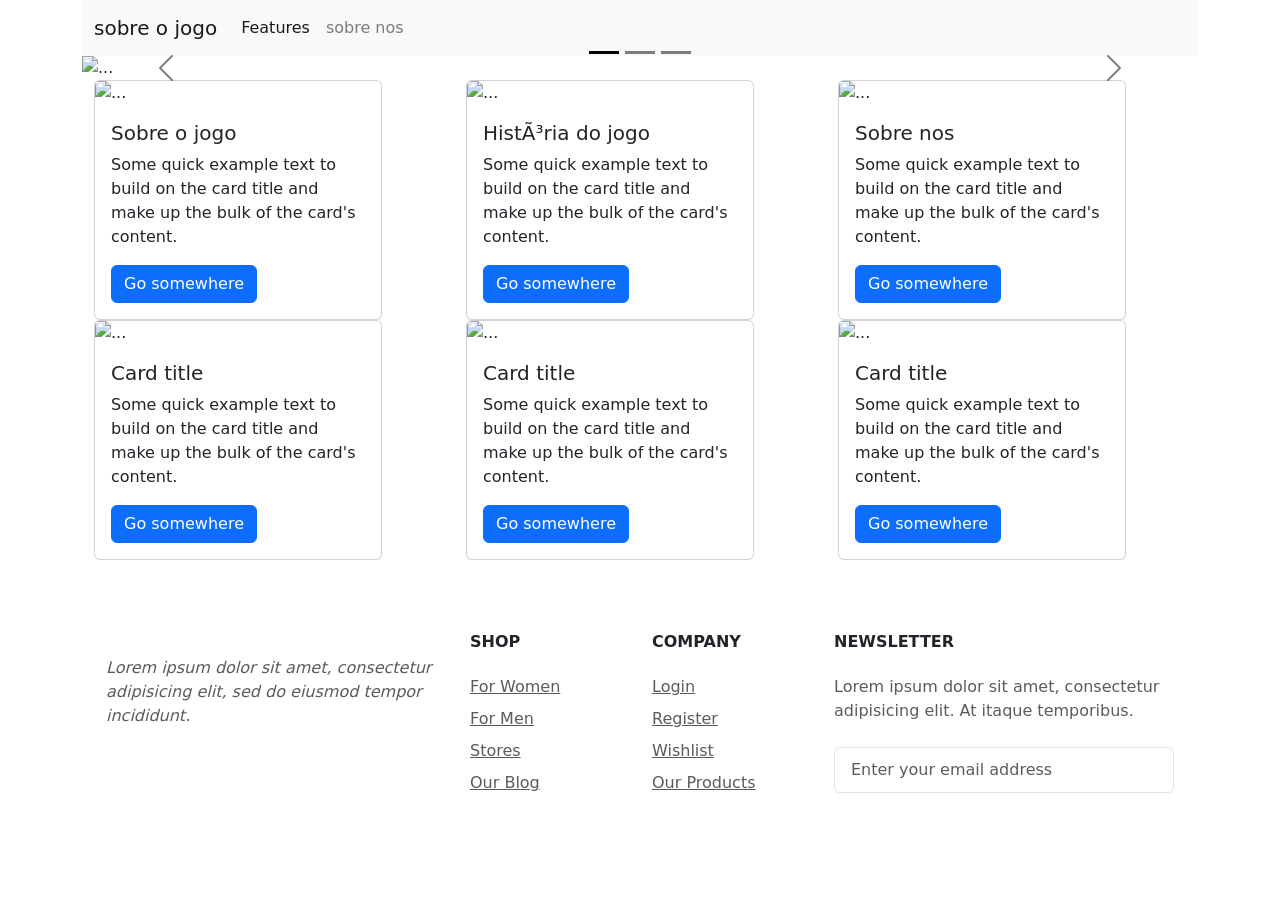
==== index.html @ a20dc159 "Primeiro commit" ====
<!DOCTYPE html>
<html lang="en">
<head>
    <meta charset="UTF-8">
    <meta http-equiv="X-UA-Compatible" content="IE=edge">
    <meta name="viewport" content="width=device-width, initial-scale=1.0">
    <link rel="stylesheet" href="https://cdnjs.cloudflare.com/ajax/libs/twitter-bootstrap/4.1.3/css/bootstrap.min.css">
    <link rel="stylesheet" href="https://cdnjs.cloudflare.com/ajax/libs/ionicons/2.0.1/css/ionicons.min.css">
    <link rel="stylesheet" href="assets/CSS/Style.css">
    <link href="https://cdn.jsdelivr.net/npm/bootstrap@5.1.3/dist/css/bootstrap.min.css" rel="stylesheet" integrity="sha384-1BmE4kWBq78iYhFldvKuhfTAU6auU8tT94WrHftjDbrCEXSU1oBoqyl2QvZ6jIW3" crossorigin="anonymous">
    <title>Document</title>

</head>
<body>

    <div class="container">
        <nav class="navbar navbar-expand-lg navbar-light bg-light">
            <div class="container">
              <a class="navbar-brand" href="#">sobre o jogo</a>
              <button class="navbar-toggler" type="button" data-bs-toggle="collapse" data-bs-target="#navbarNav" aria-controls="navbarNav" aria-expanded="false" aria-label="Toggle navigation">
                <span class="navbar-toggler-icon"></span>
              </button>
              <div class="collapse navbar-collapse" id="navbarNav">
                <ul class="navbar-nav">
                  <li class="nav-item">
                    <a class="nav-link active" aria-current="page" href="#">Features</a>
                  </li>
                  <li class="nav-item">
                    <a class="nav-link" href="#">sobre nos</a>
    
                </ul>
              </div>
            </div>
          </nav>

    </div>


    

    <div class="container">
        <div id="carouselExampleDark" class="carousel carousel-dark slide" data-bs-ride="carousel">
            <div class="carousel-indicators">
              <button type="button" data-bs-target="#carouselExampleDark" data-bs-slide-to="0" class="active" aria-current="true" aria-label="Slide 1"></button>
              <button type="button" data-bs-target="#carouselExampleDark" data-bs-slide-to="1" aria-label="Slide 2"></button>
              <button type="button" data-bs-target="#carouselExampleDark" data-bs-slide-to="2" aria-label="Slide 3"></button>
            </div>
            <div class="carousel-inner">
              <div class="carousel-item active" data-bs-interval="10000">
                <img src="https://images.ctfassets.net/wn7ipiv9ue5v/2rFVmnqp4nDgHmtO3qywHd/4f1139f898494ba7bf8e0b9f8ed1634f/2KGMKT_CIV6_D2C_Hero_Banner_3840x2160__3_.jpg" class="d-block w-100" alt="...">
                <div class="carousel-caption d-none d-md-block">
                  <h5>First slide label</h5>
                  <p>Some representative placeholder content for the first slide.</p>
                </div>
              </div>              <div class="carousel-item" data-bs-interval="2000">
                <img src="https://images.ctfassets.net/wn7ipiv9ue5v/2rFVmnqp4nDgHmtO3qywHd/4f1139f898494ba7bf8e0b9f8ed1634f/2KGMKT_CIV6_D2C_Hero_Banner_3840x2160__3_.jpg" class="d-block w-100" alt="...">
                <div class="carousel-caption d-none d-md-block">
                  <h5>Second slide label</h5>
                  <p>Some representative placeholder content for the second slide.</p>
                </div>
              </div>
              <div class="carousel-item">
                <img src="https://images.ctfassets.net/wn7ipiv9ue5v/2rFVmnqp4nDgHmtO3qywHd/4f1139f898494ba7bf8e0b9f8ed1634f/2KGMKT_CIV6_D2C_Hero_Banner_3840x2160__3_.jpg" class="d-block w-100" alt="...">
                <div class="carousel-caption d-none d-md-block">
                  <h5>Third slide label</h5>
                  <p>Some representative placeholder content for the third slide.</p>
                </div>
              </div>
            </div>
            <button class="carousel-control-prev" type="button" data-bs-target="#carouselExampleDark" data-bs-slide="prev">
              <span class="carousel-control-prev-icon" aria-hidden="true"></span>
              <span class="visually-hidden">Previous</span>
            </button>
            <button class="carousel-control-next" type="button" data-bs-target="#carouselExampleDark" data-bs-slide="next">
              <span class="carousel-control-next-icon" aria-hidden="true"></span>
              <span class="visually-hidden">Next</span>
            </button>
          </div>

          <div class="container">
            <div class="row">
              <div class="col">
                <div class="card" style="width: 18rem;">
                    <img src="https://tecnoblog.net/wp-content/uploads/2020/05/civilization-6-700x394.jpg" class="card-img-top" alt="...">
                    <div class="card-body">
                      <h5 class="card-title">Sobre o jogo</h5>
                      <p class="card-text">Some quick example text to build on the card title and make up the bulk of the card's content.</p>
                      <a href="#" class="btn btn-primary">Go somewhere</a>
                    </div>
                  </div>
              </div>
              <div class="col">
                <div class="card" style="width: 18rem;">
                    <img src="https://tecnoblog.net/wp-content/uploads/2020/05/civilization-6-700x394.jpg" class="card-img-top" alt="...">
                    <div class="card-body">
                      <h5 class="card-title">HistÃ³ria do jogo</h5>
                      <p class="card-text">Some quick example text to build on the card title and make up the bulk of the card's content.</p>
                      <a href="#" class="btn btn-primary">Go somewhere</a>
                    </div>
                  </div>
              </div>
              <div class="col">
                <div class="card" style="width: 18rem;">
                    <img src="https://tecnoblog.net/wp-content/uploads/2020/05/civilization-6-700x394.jpg" class="card-img-top" alt="...">
                    <div class="card-body">
                      <h5 class="card-title">Sobre nos</h5>
                      <p class="card-text">Some quick example text to build on the card title and make up the bulk of the card's content.</p>
                      <a href="#" class="btn btn-primary">Go somewhere</a>
                    </div>
                  </div>
              </div>
            </div>
          </div>

          <div class="container">
            <div class="row">
              <div class="col">
                <div class="card" style="width: 18rem;">
                    <img src="https://tecnoblog.net/wp-content/uploads/2020/05/civilization-6-700x394.jpg" class="card-img-top" alt="...">
                    <div class="card-body">
                      <h5 class="card-title">Card title</h5>
                      <p class="card-text">Some quick example text to build on the card title and make up the bulk of the card's content.</p>
                      <a href="#" class="btn btn-primary">Go somewhere</a>
                    </div>
                  </div>
              </div>
              <div class="col">
                <div class="card" style="width: 18rem;">
                    <img src="https://tecnoblog.net/wp-content/uploads/2020/05/civilization-6-700x394.jpg" class="card-img-top" alt="...">
                    <div class="card-body">
                      <h5 class="card-title">Card title</h5>
                      <p class="card-text">Some quick example text to build on the card title and make up the bulk of the card's content.</p>
                      <a href="#" class="btn btn-primary">Go somewhere</a>
                    </div>
                  </div>
              </div>
              <div class="col">
                <div class="card" style="width: 18rem;">
                    <img src="https://tecnoblog.net/wp-content/uploads/2020/05/civilization-6-700x394.jpg" class="card-img-top" alt="...">
                    <div class="card-body">
                      <h5 class="card-title">Card title</h5>
                      <p class="card-text">Some quick example text to build on the card title and make up the bulk of the card's content.</p>
                      <a href="#" class="btn btn-primary">Go somewhere</a>
                    </div>
                  </div>
              </div>
            </div>
          </div>

          <div class="container">
            <footer class="bg-white">
                <div class="container py-5">
                  <div class="row py-4">
                    <div class="col-lg-4 col-md-6 mb-4 mb-lg-0"><img src="img/logo.png" alt="" width="180" class="mb-3">
                      <p class="font-italic text-muted">Lorem ipsum dolor sit amet, consectetur adipisicing elit, sed do eiusmod tempor incididunt.</p>
                      <ul class="list-inline mt-4">
                        <li class="list-inline-item"><a href="#" target="_blank" title="twitter"><i class="fa fa-twitter"></i></a></li>
                        <li class="list-inline-item"><a href="#" target="_blank" title="facebook"><i class="fa fa-facebook"></i></a></li>
                        <li class="list-inline-item"><a href="#" target="_blank" title="instagram"><i class="fa fa-instagram"></i></a></li>
                        <li class="list-inline-item"><a href="#" target="_blank" title="pinterest"><i class="fa fa-pinterest"></i></a></li>
                        <li class="list-inline-item"><a href="#" target="_blank" title="vimeo"><i class="fa fa-vimeo"></i></a></li>
                      </ul>
                    </div>
                    <div class="col-lg-2 col-md-6 mb-4 mb-lg-0">
                      <h6 class="text-uppercase font-weight-bold mb-4">Shop</h6>
                      <ul class="list-unstyled mb-0">
                        <li class="mb-2"><a href="#" class="text-muted">For Women</a></li>
                        <li class="mb-2"><a href="#" class="text-muted">For Men</a></li>
                        <li class="mb-2"><a href="#" class="text-muted">Stores</a></li>
                        <li class="mb-2"><a href="#" class="text-muted">Our Blog</a></li>
                      </ul>
                    </div>
                    <div class="col-lg-2 col-md-6 mb-4 mb-lg-0">
                      <h6 class="text-uppercase font-weight-bold mb-4">Company</h6>
                      <ul class="list-unstyled mb-0">
                        <li class="mb-2"><a href="#" class="text-muted">Login</a></li>
                        <li class="mb-2"><a href="#" class="text-muted">Register</a></li>
                        <li class="mb-2"><a href="#" class="text-muted">Wishlist</a></li>
                        <li class="mb-2"><a href="#" class="text-muted">Our Products</a></li>
                      </ul>
                    </div>
                    <div class="col-lg-4 col-md-6 mb-lg-0">
                      <h6 class="text-uppercase font-weight-bold mb-4">Newsletter</h6>
                      <p class="text-muted mb-4">Lorem ipsum dolor sit amet, consectetur adipisicing elit. At itaque temporibus.</p>
                      <div class="p-1 rounded border">
                        <div class="input-group">
                          <input type="email" placeholder="Enter your email address" aria-describedby="button-addon1" class="form-control border-0 shadow-0">
                          <div class="input-group-append">
                            <button id="button-addon1" type="submit" class="btn btn-link"><i class="fa fa-paper-plane"></i></button>
                          </div>
                        </div>
                      </div>
                    </div>
                  </div>
                </div>
          </div>
          
            


   <script src="https://cdn.jsdelivr.net/npm/bootstrap@5.1.3/dist/js/bootstrap.bundle.min.js" integrity="sha384-ka7Sk0Gln4gmtz2MlQnikT1wXgYsOg+OMhuP+IlRH9sENBO0LRn5q+8nbTov4+1p" crossorigin="anonymous"></script>
</body>
</html>
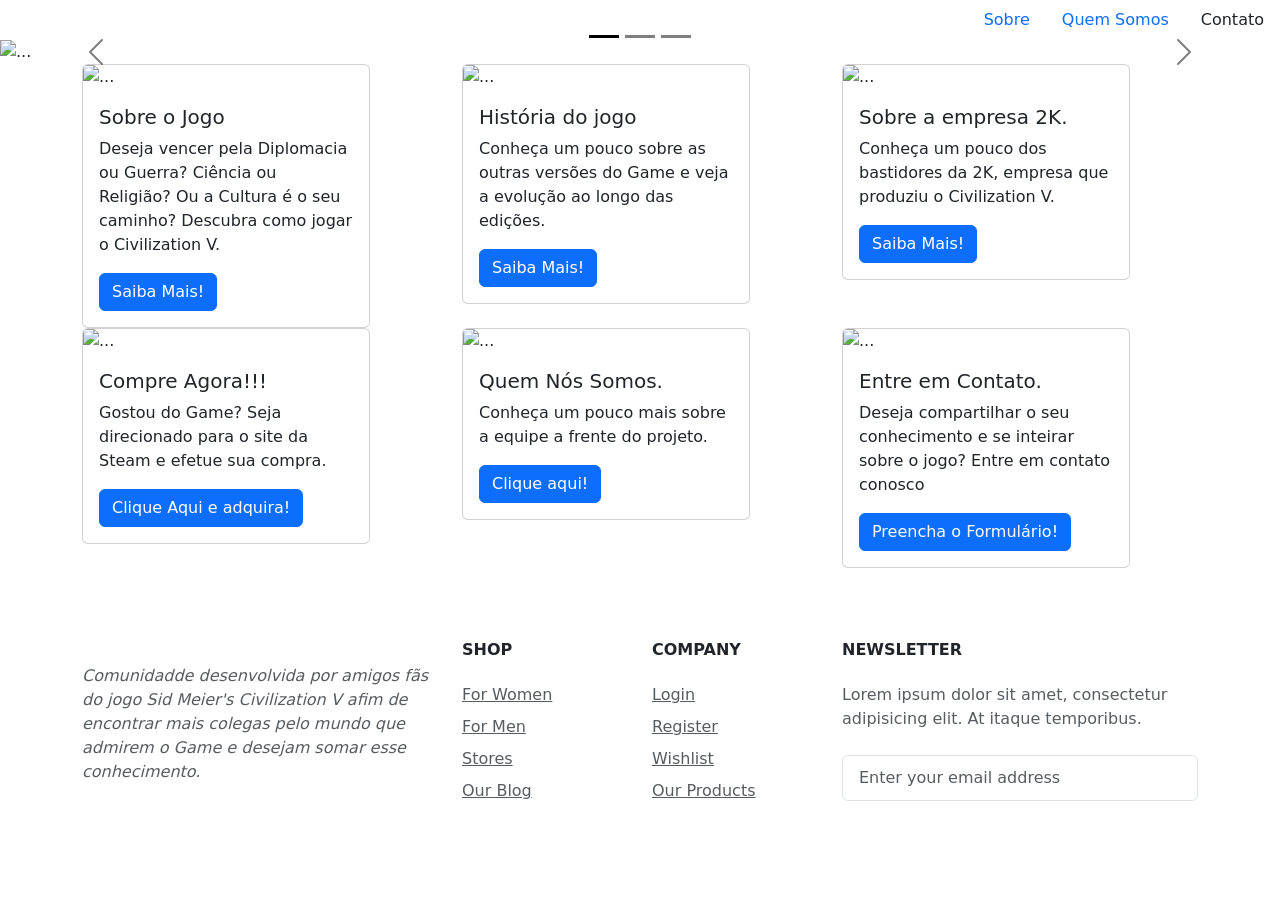
==== commit 187e378b: "adicicao da pagina sobre" ====
--- a/index.html
+++ b/index.html
@@ -4,36 +4,34 @@
     <meta charset="UTF-8">
     <meta http-equiv="X-UA-Compatible" content="IE=edge">
     <meta name="viewport" content="width=device-width, initial-scale=1.0">
+    <link rel="stylesheet" href="style.css">
+    <title>Sid Meier's Civilization V: Fans's Page</title>
     <link rel="stylesheet" href="https://cdnjs.cloudflare.com/ajax/libs/twitter-bootstrap/4.1.3/css/bootstrap.min.css">
     <link rel="stylesheet" href="https://cdnjs.cloudflare.com/ajax/libs/ionicons/2.0.1/css/ionicons.min.css">
-    <link rel="stylesheet" href="assets/CSS/Style.css">
+    <link rel="stylesheet" href="assets/css/style.css">
     <link href="https://cdn.jsdelivr.net/npm/bootstrap@5.1.3/dist/css/bootstrap.min.css" rel="stylesheet" integrity="sha384-1BmE4kWBq78iYhFldvKuhfTAU6auU8tT94WrHftjDbrCEXSU1oBoqyl2QvZ6jIW3" crossorigin="anonymous">
-    <title>Document</title>
 
 </head>
 <body>
 
-    <div class="container">
-        <nav class="navbar navbar-expand-lg navbar-light bg-light">
-            <div class="container">
-              <a class="navbar-brand" href="#">sobre o jogo</a>
-              <button class="navbar-toggler" type="button" data-bs-toggle="collapse" data-bs-target="#navbarNav" aria-controls="navbarNav" aria-expanded="false" aria-label="Toggle navigation">
-                <span class="navbar-toggler-icon"></span>
-              </button>
-              <div class="collapse navbar-collapse" id="navbarNav">
-                <ul class="navbar-nav">
-                  <li class="nav-item">
-                    <a class="nav-link active" aria-current="page" href="#">Features</a>
-                  </li>
-                  <li class="nav-item">
-                    <a class="nav-link" href="#">sobre nos</a>
-    
-                </ul>
-              </div>
-            </div>
-          </nav>
+  <ul class="nav justify-content-end">
+    <li class="nav-item">
+      <a class="nav-link active" aria-current="page" href="#"></a>
+    </li>
+    <li class="nav-item">
+      <a class="nav-link" href="#">Sobre</a>
+    </li>
+    <li class="nav-item">
+      <a class="nav-link" href="#">Quem Somos</a>
+    </li>
+    <li class="nav-item">
+      <a class="nav-link disabled">Contato</a>
+    </li>
+  </ul>
 
     </div>
+
+    <div class="row" </div>
 
 
     
@@ -49,13 +47,13 @@
               <div class="carousel-item active" data-bs-interval="10000">
                 <img src="https://images.ctfassets.net/wn7ipiv9ue5v/2rFVmnqp4nDgHmtO3qywHd/4f1139f898494ba7bf8e0b9f8ed1634f/2KGMKT_CIV6_D2C_Hero_Banner_3840x2160__3_.jpg" class="d-block w-100" alt="...">
                 <div class="carousel-caption d-none d-md-block">
-                  <h5>First slide label</h5>
+                  <h5>Bem Vindo ao Civilization V</h5>
                   <p>Some representative placeholder content for the first slide.</p>
                 </div>
               </div>              <div class="carousel-item" data-bs-interval="2000">
                 <img src="https://images.ctfassets.net/wn7ipiv9ue5v/2rFVmnqp4nDgHmtO3qywHd/4f1139f898494ba7bf8e0b9f8ed1634f/2KGMKT_CIV6_D2C_Hero_Banner_3840x2160__3_.jpg" class="d-block w-100" alt="...">
                 <div class="carousel-caption d-none d-md-block">
-                  <h5>Second slide label</h5>
+                  <h5>Brave a New World: Desbrave o Novo Mundo</h5>
                   <p>Some representative placeholder content for the second slide.</p>
                 </div>
               </div>
@@ -77,40 +75,44 @@
             </button>
           </div>
 
+
+
           <div class="container">
             <div class="row">
               <div class="col">
                 <div class="card" style="width: 18rem;">
                     <img src="https://tecnoblog.net/wp-content/uploads/2020/05/civilization-6-700x394.jpg" class="card-img-top" alt="...">
                     <div class="card-body">
-                      <h5 class="card-title">Sobre o jogo</h5>
-                      <p class="card-text">Some quick example text to build on the card title and make up the bulk of the card's content.</p>
-                      <a href="#" class="btn btn-primary">Go somewhere</a>
-                    </div>
-                  </div>
-              </div>
-              <div class="col">
-                <div class="card" style="width: 18rem;">
-                    <img src="https://tecnoblog.net/wp-content/uploads/2020/05/civilization-6-700x394.jpg" class="card-img-top" alt="...">
-                    <div class="card-body">
-                      <h5 class="card-title">HistÃ³ria do jogo</h5>
-                      <p class="card-text">Some quick example text to build on the card title and make up the bulk of the card's content.</p>
-                      <a href="#" class="btn btn-primary">Go somewhere</a>
-                    </div>
-                  </div>
-              </div>
-              <div class="col">
-                <div class="card" style="width: 18rem;">
-                    <img src="https://tecnoblog.net/wp-content/uploads/2020/05/civilization-6-700x394.jpg" class="card-img-top" alt="...">
-                    <div class="card-body">
-                      <h5 class="card-title">Sobre nos</h5>
-                      <p class="card-text">Some quick example text to build on the card title and make up the bulk of the card's content.</p>
-                      <a href="#" class="btn btn-primary">Go somewhere</a>
-                    </div>
-                  </div>
-              </div>
-            </div>
-          </div>
+                      <h5 class="card-title">Sobre o Jogo</h5>
+                      <p class="card-text">Deseja vencer pela Diplomacia ou Guerra? Ciência ou Religião? Ou a Cultura é o seu caminho? Descubra como jogar o Civilization V.</p>
+                      <a href="#" class="btn btn-primary">Saiba Mais!</a>
+                    </div>
+                  </div>
+              </div>
+              <div class="col">
+                <div class="card" style="width: 18rem;">
+                    <img src="https://tecnoblog.net/wp-content/uploads/2020/05/civilization-6-700x394.jpg" class="card-img-top" alt="...">
+                    <div class="card-body">
+                      <h5 class="card-title">História do jogo</h5>
+                      <p class="card-text">Conheça um pouco sobre as outras versões do Game e veja a evolução ao longo das edições.</p>
+                      <a href="#" class="btn btn-primary">Saiba Mais!</a>
+                    </div>
+                  </div>
+              </div>
+              <div class="col">
+                <div class="card" style="width: 18rem;">
+                    <img src="https://tecnoblog.net/wp-content/uploads/2020/05/civilization-6-700x394.jpg" class="card-img-top" alt="...">
+                    <div class="card-body">
+                      <h5 class="card-title">Sobre a empresa 2K.</h5>
+                      <p class="card-text">Conheça um pouco dos bastidores da 2K, empresa que produziu o Civilization V.</p>
+                      <a href="#" class="btn btn-primary">Saiba Mais!</a>
+                    </div>
+                  </div>
+              </div>
+            </div>
+          </div>
+
+
 
           <div class="container">
             <div class="row">
@@ -118,41 +120,43 @@
                 <div class="card" style="width: 18rem;">
                     <img src="https://tecnoblog.net/wp-content/uploads/2020/05/civilization-6-700x394.jpg" class="card-img-top" alt="...">
                     <div class="card-body">
-                      <h5 class="card-title">Card title</h5>
-                      <p class="card-text">Some quick example text to build on the card title and make up the bulk of the card's content.</p>
-                      <a href="#" class="btn btn-primary">Go somewhere</a>
-                    </div>
-                  </div>
-              </div>
-              <div class="col">
-                <div class="card" style="width: 18rem;">
-                    <img src="https://tecnoblog.net/wp-content/uploads/2020/05/civilization-6-700x394.jpg" class="card-img-top" alt="...">
-                    <div class="card-body">
-                      <h5 class="card-title">Card title</h5>
-                      <p class="card-text">Some quick example text to build on the card title and make up the bulk of the card's content.</p>
-                      <a href="#" class="btn btn-primary">Go somewhere</a>
-                    </div>
-                  </div>
-              </div>
-              <div class="col">
-                <div class="card" style="width: 18rem;">
-                    <img src="https://tecnoblog.net/wp-content/uploads/2020/05/civilization-6-700x394.jpg" class="card-img-top" alt="...">
-                    <div class="card-body">
-                      <h5 class="card-title">Card title</h5>
-                      <p class="card-text">Some quick example text to build on the card title and make up the bulk of the card's content.</p>
-                      <a href="#" class="btn btn-primary">Go somewhere</a>
-                    </div>
-                  </div>
-              </div>
-            </div>
-          </div>
+                      <h5 class="card-title">Compre Agora!!!</h5>
+                      <p class="card-text">Gostou do Game? Seja direcionado para o site da Steam e efetue sua compra.</p>
+                      <a href="#" class="btn btn-primary">Clique Aqui e adquira!</a>
+                    </div>
+                  </div>
+              </div>
+              <div class="col">
+                <div class="card" style="width: 18rem;">
+                    <img src="https://tecnoblog.net/wp-content/uploads/2020/05/civilization-6-700x394.jpg" class="card-img-top" alt="...">
+                    <div class="card-body">
+                      <h5 class="card-title">Quem Nós Somos.</h5>
+                      <p class="card-text">Conheça um pouco mais sobre a equipe a frente do projeto.</p>
+                      <a href="#" class="btn btn-primary">Clique aqui!</a>
+                    </div>
+                  </div>
+              </div>
+              <div class="col">
+                <div class="card" style="width: 18rem;">
+                    <img src="https://tecnoblog.net/wp-content/uploads/2020/05/civilization-6-700x394.jpg" class="card-img-top" alt="...">
+                    <div class="card-body">
+                      <h5 class="card-title">Entre em Contato.</h5>
+                      <p class="card-text">Deseja compartilhar o seu conhecimento e se inteirar sobre o jogo? Entre em contato conosco</p>
+                      <a href="#" class="btn btn-primary">Preencha o Formulário!</a>
+                    </div>
+                  </div>
+              </div>
+            </div>
+          </div>
+
+          <div class="row" </div>
 
           <div class="container">
             <footer class="bg-white">
                 <div class="container py-5">
                   <div class="row py-4">
                     <div class="col-lg-4 col-md-6 mb-4 mb-lg-0"><img src="img/logo.png" alt="" width="180" class="mb-3">
-                      <p class="font-italic text-muted">Lorem ipsum dolor sit amet, consectetur adipisicing elit, sed do eiusmod tempor incididunt.</p>
+                      <p class="font-italic text-muted">Comunidadde desenvolvida por amigos fãs do jogo Sid Meier's Civilization V afim de encontrar mais colegas pelo mundo que admirem o Game e desejam somar esse conhecimento.</p>
                       <ul class="list-inline mt-4">
                         <li class="list-inline-item"><a href="#" target="_blank" title="twitter"><i class="fa fa-twitter"></i></a></li>
                         <li class="list-inline-item"><a href="#" target="_blank" title="facebook"><i class="fa fa-facebook"></i></a></li>
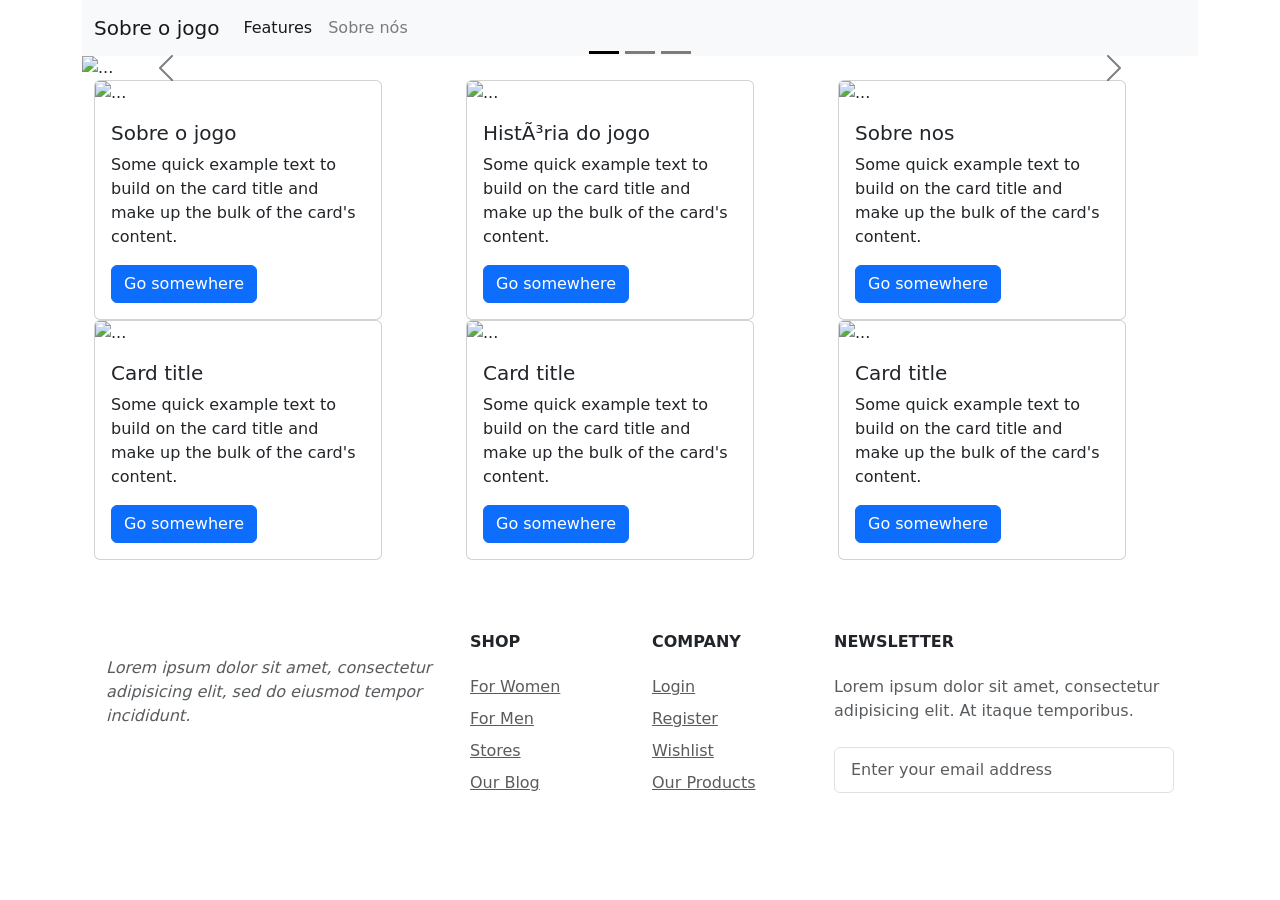
==== commit 0525a050: "Teste" ====
--- a/index.html
+++ b/index.html
@@ -1,37 +1,39 @@
 <!DOCTYPE html>
-<html lang="en">
+<html lang="pt-BR">
 <head>
     <meta charset="UTF-8">
     <meta http-equiv="X-UA-Compatible" content="IE=edge">
     <meta name="viewport" content="width=device-width, initial-scale=1.0">
-    <link rel="stylesheet" href="style.css">
-    <title>Sid Meier's Civilization V: Fans's Page</title>
     <link rel="stylesheet" href="https://cdnjs.cloudflare.com/ajax/libs/twitter-bootstrap/4.1.3/css/bootstrap.min.css">
     <link rel="stylesheet" href="https://cdnjs.cloudflare.com/ajax/libs/ionicons/2.0.1/css/ionicons.min.css">
-    <link rel="stylesheet" href="assets/css/style.css">
+    <link rel="stylesheet" href="assets/CSS/Style.css">
     <link href="https://cdn.jsdelivr.net/npm/bootstrap@5.1.3/dist/css/bootstrap.min.css" rel="stylesheet" integrity="sha384-1BmE4kWBq78iYhFldvKuhfTAU6auU8tT94WrHftjDbrCEXSU1oBoqyl2QvZ6jIW3" crossorigin="anonymous">
+    <title>CivNatics</title>
 
 </head>
 <body>
 
-  <ul class="nav justify-content-end">
-    <li class="nav-item">
-      <a class="nav-link active" aria-current="page" href="#"></a>
-    </li>
-    <li class="nav-item">
-      <a class="nav-link" href="#">Sobre</a>
-    </li>
-    <li class="nav-item">
-      <a class="nav-link" href="#">Quem Somos</a>
-    </li>
-    <li class="nav-item">
-      <a class="nav-link disabled">Contato</a>
-    </li>
-  </ul>
+    <div class="container">
+        <nav class="navbar navbar-expand-lg navbar-light bg-light">
+            <div class="container">
+              <a class="navbar-brand" href="#">Sobre o jogo</a>
+              <button class="navbar-toggler" type="button" data-bs-toggle="collapse" data-bs-target="#navbarNav" aria-controls="navbarNav" aria-expanded="false" aria-label="Toggle navigation">
+                <span class="navbar-toggler-icon"></span>
+              </button>
+              <div class="collapse navbar-collapse" id="navbarNav">
+                <ul class="navbar-nav">
+                  <li class="nav-item">
+                    <a class="nav-link active" aria-current="page" href="#">Features</a>
+                  </li>
+                  <li class="nav-item">
+                    <a class="nav-link" href="#">Sobre nós</a>
+    
+                </ul>
+              </div>
+            </div>
+          </nav>
 
     </div>
-
-    <div class="row" </div>
 
 
     
@@ -47,13 +49,13 @@
               <div class="carousel-item active" data-bs-interval="10000">
                 <img src="https://images.ctfassets.net/wn7ipiv9ue5v/2rFVmnqp4nDgHmtO3qywHd/4f1139f898494ba7bf8e0b9f8ed1634f/2KGMKT_CIV6_D2C_Hero_Banner_3840x2160__3_.jpg" class="d-block w-100" alt="...">
                 <div class="carousel-caption d-none d-md-block">
-                  <h5>Bem Vindo ao Civilization V</h5>
+                  <h5>First slide label</h5>
                   <p>Some representative placeholder content for the first slide.</p>
                 </div>
               </div>              <div class="carousel-item" data-bs-interval="2000">
                 <img src="https://images.ctfassets.net/wn7ipiv9ue5v/2rFVmnqp4nDgHmtO3qywHd/4f1139f898494ba7bf8e0b9f8ed1634f/2KGMKT_CIV6_D2C_Hero_Banner_3840x2160__3_.jpg" class="d-block w-100" alt="...">
                 <div class="carousel-caption d-none d-md-block">
-                  <h5>Brave a New World: Desbrave o Novo Mundo</h5>
+                  <h5>Second slide label</h5>
                   <p>Some representative placeholder content for the second slide.</p>
                 </div>
               </div>
@@ -75,44 +77,40 @@
             </button>
           </div>
 
-
-
           <div class="container">
             <div class="row">
               <div class="col">
                 <div class="card" style="width: 18rem;">
                     <img src="https://tecnoblog.net/wp-content/uploads/2020/05/civilization-6-700x394.jpg" class="card-img-top" alt="...">
                     <div class="card-body">
-                      <h5 class="card-title">Sobre o Jogo</h5>
-                      <p class="card-text">Deseja vencer pela Diplomacia ou Guerra? Ciência ou Religião? Ou a Cultura é o seu caminho? Descubra como jogar o Civilization V.</p>
-                      <a href="#" class="btn btn-primary">Saiba Mais!</a>
-                    </div>
-                  </div>
-              </div>
-              <div class="col">
-                <div class="card" style="width: 18rem;">
-                    <img src="https://tecnoblog.net/wp-content/uploads/2020/05/civilization-6-700x394.jpg" class="card-img-top" alt="...">
-                    <div class="card-body">
-                      <h5 class="card-title">História do jogo</h5>
-                      <p class="card-text">Conheça um pouco sobre as outras versões do Game e veja a evolução ao longo das edições.</p>
-                      <a href="#" class="btn btn-primary">Saiba Mais!</a>
-                    </div>
-                  </div>
-              </div>
-              <div class="col">
-                <div class="card" style="width: 18rem;">
-                    <img src="https://tecnoblog.net/wp-content/uploads/2020/05/civilization-6-700x394.jpg" class="card-img-top" alt="...">
-                    <div class="card-body">
-                      <h5 class="card-title">Sobre a empresa 2K.</h5>
-                      <p class="card-text">Conheça um pouco dos bastidores da 2K, empresa que produziu o Civilization V.</p>
-                      <a href="#" class="btn btn-primary">Saiba Mais!</a>
-                    </div>
-                  </div>
-              </div>
-            </div>
-          </div>
-
-
+                      <h5 class="card-title">Sobre o jogo</h5>
+                      <p class="card-text">Some quick example text to build on the card title and make up the bulk of the card's content.</p>
+                      <a href="#" class="btn btn-primary">Go somewhere</a>
+                    </div>
+                  </div>
+              </div>
+              <div class="col">
+                <div class="card" style="width: 18rem;">
+                    <img src="https://tecnoblog.net/wp-content/uploads/2020/05/civilization-6-700x394.jpg" class="card-img-top" alt="...">
+                    <div class="card-body">
+                      <h5 class="card-title">HistÃ³ria do jogo</h5>
+                      <p class="card-text">Some quick example text to build on the card title and make up the bulk of the card's content.</p>
+                      <a href="#" class="btn btn-primary">Go somewhere</a>
+                    </div>
+                  </div>
+              </div>
+              <div class="col">
+                <div class="card" style="width: 18rem;">
+                    <img src="https://tecnoblog.net/wp-content/uploads/2020/05/civilization-6-700x394.jpg" class="card-img-top" alt="...">
+                    <div class="card-body">
+                      <h5 class="card-title">Sobre nos</h5>
+                      <p class="card-text">Some quick example text to build on the card title and make up the bulk of the card's content.</p>
+                      <a href="#" class="btn btn-primary">Go somewhere</a>
+                    </div>
+                  </div>
+              </div>
+            </div>
+          </div>
 
           <div class="container">
             <div class="row">
@@ -120,43 +118,41 @@
                 <div class="card" style="width: 18rem;">
                     <img src="https://tecnoblog.net/wp-content/uploads/2020/05/civilization-6-700x394.jpg" class="card-img-top" alt="...">
                     <div class="card-body">
-                      <h5 class="card-title">Compre Agora!!!</h5>
-                      <p class="card-text">Gostou do Game? Seja direcionado para o site da Steam e efetue sua compra.</p>
-                      <a href="#" class="btn btn-primary">Clique Aqui e adquira!</a>
-                    </div>
-                  </div>
-              </div>
-              <div class="col">
-                <div class="card" style="width: 18rem;">
-                    <img src="https://tecnoblog.net/wp-content/uploads/2020/05/civilization-6-700x394.jpg" class="card-img-top" alt="...">
-                    <div class="card-body">
-                      <h5 class="card-title">Quem Nós Somos.</h5>
-                      <p class="card-text">Conheça um pouco mais sobre a equipe a frente do projeto.</p>
-                      <a href="#" class="btn btn-primary">Clique aqui!</a>
-                    </div>
-                  </div>
-              </div>
-              <div class="col">
-                <div class="card" style="width: 18rem;">
-                    <img src="https://tecnoblog.net/wp-content/uploads/2020/05/civilization-6-700x394.jpg" class="card-img-top" alt="...">
-                    <div class="card-body">
-                      <h5 class="card-title">Entre em Contato.</h5>
-                      <p class="card-text">Deseja compartilhar o seu conhecimento e se inteirar sobre o jogo? Entre em contato conosco</p>
-                      <a href="#" class="btn btn-primary">Preencha o Formulário!</a>
-                    </div>
-                  </div>
-              </div>
-            </div>
-          </div>
-
-          <div class="row" </div>
+                      <h5 class="card-title">Card title</h5>
+                      <p class="card-text">Some quick example text to build on the card title and make up the bulk of the card's content.</p>
+                      <a href="#" class="btn btn-primary">Go somewhere</a>
+                    </div>
+                  </div>
+              </div>
+              <div class="col">
+                <div class="card" style="width: 18rem;">
+                    <img src="https://tecnoblog.net/wp-content/uploads/2020/05/civilization-6-700x394.jpg" class="card-img-top" alt="...">
+                    <div class="card-body">
+                      <h5 class="card-title">Card title</h5>
+                      <p class="card-text">Some quick example text to build on the card title and make up the bulk of the card's content.</p>
+                      <a href="#" class="btn btn-primary">Go somewhere</a>
+                    </div>
+                  </div>
+              </div>
+              <div class="col">
+                <div class="card" style="width: 18rem;">
+                    <img src="https://tecnoblog.net/wp-content/uploads/2020/05/civilization-6-700x394.jpg" class="card-img-top" alt="...">
+                    <div class="card-body">
+                      <h5 class="card-title">Card title</h5>
+                      <p class="card-text">Some quick example text to build on the card title and make up the bulk of the card's content.</p>
+                      <a href="#" class="btn btn-primary">Go somewhere</a>
+                    </div>
+                  </div>
+              </div>
+            </div>
+          </div>
 
           <div class="container">
             <footer class="bg-white">
                 <div class="container py-5">
                   <div class="row py-4">
                     <div class="col-lg-4 col-md-6 mb-4 mb-lg-0"><img src="img/logo.png" alt="" width="180" class="mb-3">
-                      <p class="font-italic text-muted">Comunidadde desenvolvida por amigos fãs do jogo Sid Meier's Civilization V afim de encontrar mais colegas pelo mundo que admirem o Game e desejam somar esse conhecimento.</p>
+                      <p class="font-italic text-muted">Lorem ipsum dolor sit amet, consectetur adipisicing elit, sed do eiusmod tempor incididunt.</p>
                       <ul class="list-inline mt-4">
                         <li class="list-inline-item"><a href="#" target="_blank" title="twitter"><i class="fa fa-twitter"></i></a></li>
                         <li class="list-inline-item"><a href="#" target="_blank" title="facebook"><i class="fa fa-facebook"></i></a></li>
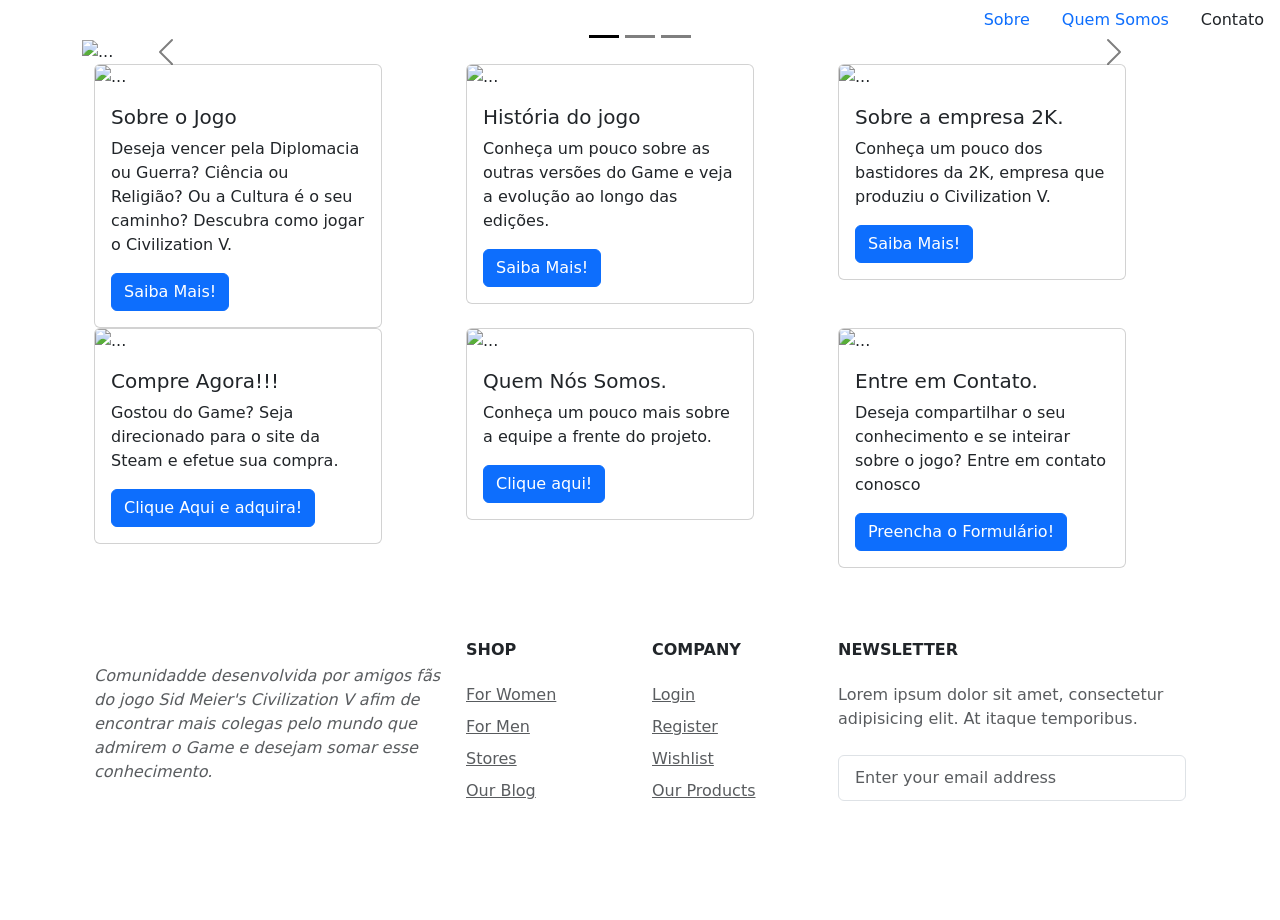
==== commit ba8cb4f2: "Atualizaçoes na página de formulários" ====
--- a/index.html
+++ b/index.html
@@ -4,34 +4,30 @@
     <meta charset="UTF-8">
     <meta http-equiv="X-UA-Compatible" content="IE=edge">
     <meta name="viewport" content="width=device-width, initial-scale=1.0">
+    <link rel="stylesheet" href="style.css">
+    <title>Sid Meier's Civilization V: Fans's Page</title>
     <link rel="stylesheet" href="https://cdnjs.cloudflare.com/ajax/libs/twitter-bootstrap/4.1.3/css/bootstrap.min.css">
     <link rel="stylesheet" href="https://cdnjs.cloudflare.com/ajax/libs/ionicons/2.0.1/css/ionicons.min.css">
-    <link rel="stylesheet" href="assets/CSS/Style.css">
+    <link rel="stylesheet" href="assets/css/style.css">
     <link href="https://cdn.jsdelivr.net/npm/bootstrap@5.1.3/dist/css/bootstrap.min.css" rel="stylesheet" integrity="sha384-1BmE4kWBq78iYhFldvKuhfTAU6auU8tT94WrHftjDbrCEXSU1oBoqyl2QvZ6jIW3" crossorigin="anonymous">
     <title>CivNatics</title>
 
 </head>
 <body>
-
-    <div class="container">
-        <nav class="navbar navbar-expand-lg navbar-light bg-light">
-            <div class="container">
-              <a class="navbar-brand" href="#">Sobre o jogo</a>
-              <button class="navbar-toggler" type="button" data-bs-toggle="collapse" data-bs-target="#navbarNav" aria-controls="navbarNav" aria-expanded="false" aria-label="Toggle navigation">
-                <span class="navbar-toggler-icon"></span>
-              </button>
-              <div class="collapse navbar-collapse" id="navbarNav">
-                <ul class="navbar-nav">
-                  <li class="nav-item">
-                    <a class="nav-link active" aria-current="page" href="#">Features</a>
-                  </li>
-                  <li class="nav-item">
-                    <a class="nav-link" href="#">Sobre nós</a>
-    
-                </ul>
-              </div>
-            </div>
-          </nav>
+  <ul class="nav justify-content-end">
+    <li class="nav-item">
+      <a class="nav-link active" aria-current="page" href="#"></a>
+    </li>
+    <li class="nav-item">
+      <a class="nav-link" href="#">Sobre</a>
+    </li>
+    <li class="nav-item">
+      <a class="nav-link" href="#">Quem Somos</a>
+    </li>
+    <li class="nav-item">
+      <a class="nav-link disabled">Contato</a>
+    </li>
+  </ul>
 
     </div>
 
@@ -49,13 +45,13 @@
               <div class="carousel-item active" data-bs-interval="10000">
                 <img src="https://images.ctfassets.net/wn7ipiv9ue5v/2rFVmnqp4nDgHmtO3qywHd/4f1139f898494ba7bf8e0b9f8ed1634f/2KGMKT_CIV6_D2C_Hero_Banner_3840x2160__3_.jpg" class="d-block w-100" alt="...">
                 <div class="carousel-caption d-none d-md-block">
-                  <h5>First slide label</h5>
+                  <h5>Bem Vindo ao Civilization V</h5>
                   <p>Some representative placeholder content for the first slide.</p>
                 </div>
               </div>              <div class="carousel-item" data-bs-interval="2000">
                 <img src="https://images.ctfassets.net/wn7ipiv9ue5v/2rFVmnqp4nDgHmtO3qywHd/4f1139f898494ba7bf8e0b9f8ed1634f/2KGMKT_CIV6_D2C_Hero_Banner_3840x2160__3_.jpg" class="d-block w-100" alt="...">
                 <div class="carousel-caption d-none d-md-block">
-                  <h5>Second slide label</h5>
+                  <h5>Brave a New World: Desbrave o Novo Mundo</h5>
                   <p>Some representative placeholder content for the second slide.</p>
                 </div>
               </div>
@@ -77,40 +73,44 @@
             </button>
           </div>
 
+
+
           <div class="container">
             <div class="row">
               <div class="col">
                 <div class="card" style="width: 18rem;">
                     <img src="https://tecnoblog.net/wp-content/uploads/2020/05/civilization-6-700x394.jpg" class="card-img-top" alt="...">
                     <div class="card-body">
-                      <h5 class="card-title">Sobre o jogo</h5>
-                      <p class="card-text">Some quick example text to build on the card title and make up the bulk of the card's content.</p>
-                      <a href="#" class="btn btn-primary">Go somewhere</a>
-                    </div>
-                  </div>
-              </div>
-              <div class="col">
-                <div class="card" style="width: 18rem;">
-                    <img src="https://tecnoblog.net/wp-content/uploads/2020/05/civilization-6-700x394.jpg" class="card-img-top" alt="...">
-                    <div class="card-body">
-                      <h5 class="card-title">HistÃ³ria do jogo</h5>
-                      <p class="card-text">Some quick example text to build on the card title and make up the bulk of the card's content.</p>
-                      <a href="#" class="btn btn-primary">Go somewhere</a>
-                    </div>
-                  </div>
-              </div>
-              <div class="col">
-                <div class="card" style="width: 18rem;">
-                    <img src="https://tecnoblog.net/wp-content/uploads/2020/05/civilization-6-700x394.jpg" class="card-img-top" alt="...">
-                    <div class="card-body">
-                      <h5 class="card-title">Sobre nos</h5>
-                      <p class="card-text">Some quick example text to build on the card title and make up the bulk of the card's content.</p>
-                      <a href="#" class="btn btn-primary">Go somewhere</a>
-                    </div>
-                  </div>
-              </div>
-            </div>
-          </div>
+                      <h5 class="card-title">Sobre o Jogo</h5>
+                      <p class="card-text">Deseja vencer pela Diplomacia ou Guerra? Ciência ou Religião? Ou a Cultura é o seu caminho? Descubra como jogar o Civilization V.</p>
+                      <a href="#" class="btn btn-primary">Saiba Mais!</a>
+                    </div>
+                  </div>
+              </div>
+              <div class="col">
+                <div class="card" style="width: 18rem;">
+                    <img src="https://tecnoblog.net/wp-content/uploads/2020/05/civilization-6-700x394.jpg" class="card-img-top" alt="...">
+                    <div class="card-body">
+                      <h5 class="card-title">História do jogo</h5>
+                      <p class="card-text">Conheça um pouco sobre as outras versões do Game e veja a evolução ao longo das edições.</p>
+                      <a href="#" class="btn btn-primary">Saiba Mais!</a>
+                    </div>
+                  </div>
+              </div>
+              <div class="col">
+                <div class="card" style="width: 18rem;">
+                    <img src="https://tecnoblog.net/wp-content/uploads/2020/05/civilization-6-700x394.jpg" class="card-img-top" alt="...">
+                    <div class="card-body">
+                      <h5 class="card-title">Sobre a empresa 2K.</h5>
+                      <p class="card-text">Conheça um pouco dos bastidores da 2K, empresa que produziu o Civilization V.</p>
+                      <a href="#" class="btn btn-primary">Saiba Mais!</a>
+                    </div>
+                  </div>
+              </div>
+            </div>
+          </div>
+
+
 
           <div class="container">
             <div class="row">
@@ -118,41 +118,43 @@
                 <div class="card" style="width: 18rem;">
                     <img src="https://tecnoblog.net/wp-content/uploads/2020/05/civilization-6-700x394.jpg" class="card-img-top" alt="...">
                     <div class="card-body">
-                      <h5 class="card-title">Card title</h5>
-                      <p class="card-text">Some quick example text to build on the card title and make up the bulk of the card's content.</p>
-                      <a href="#" class="btn btn-primary">Go somewhere</a>
-                    </div>
-                  </div>
-              </div>
-              <div class="col">
-                <div class="card" style="width: 18rem;">
-                    <img src="https://tecnoblog.net/wp-content/uploads/2020/05/civilization-6-700x394.jpg" class="card-img-top" alt="...">
-                    <div class="card-body">
-                      <h5 class="card-title">Card title</h5>
-                      <p class="card-text">Some quick example text to build on the card title and make up the bulk of the card's content.</p>
-                      <a href="#" class="btn btn-primary">Go somewhere</a>
-                    </div>
-                  </div>
-              </div>
-              <div class="col">
-                <div class="card" style="width: 18rem;">
-                    <img src="https://tecnoblog.net/wp-content/uploads/2020/05/civilization-6-700x394.jpg" class="card-img-top" alt="...">
-                    <div class="card-body">
-                      <h5 class="card-title">Card title</h5>
-                      <p class="card-text">Some quick example text to build on the card title and make up the bulk of the card's content.</p>
-                      <a href="#" class="btn btn-primary">Go somewhere</a>
-                    </div>
-                  </div>
-              </div>
-            </div>
-          </div>
+                      <h5 class="card-title">Compre Agora!!!</h5>
+                      <p class="card-text">Gostou do Game? Seja direcionado para o site da Steam e efetue sua compra.</p>
+                      <a href="#" class="btn btn-primary">Clique Aqui e adquira!</a>
+                    </div>
+                  </div>
+              </div>
+              <div class="col">
+                <div class="card" style="width: 18rem;">
+                    <img src="https://tecnoblog.net/wp-content/uploads/2020/05/civilization-6-700x394.jpg" class="card-img-top" alt="...">
+                    <div class="card-body">
+                      <h5 class="card-title">Quem Nós Somos.</h5>
+                      <p class="card-text">Conheça um pouco mais sobre a equipe a frente do projeto.</p>
+                      <a href="#" class="btn btn-primary">Clique aqui!</a>
+                    </div>
+                  </div>
+              </div>
+              <div class="col">
+                <div class="card" style="width: 18rem;">
+                    <img src="https://tecnoblog.net/wp-content/uploads/2020/05/civilization-6-700x394.jpg" class="card-img-top" alt="...">
+                    <div class="card-body">
+                      <h5 class="card-title">Entre em Contato.</h5>
+                      <p class="card-text">Deseja compartilhar o seu conhecimento e se inteirar sobre o jogo? Entre em contato conosco</p>
+                      <a href="#" class="btn btn-primary">Preencha o Formulário!</a>
+                    </div>
+                  </div>
+              </div>
+            </div>
+          </div>
+
+          <div class="row" </div>
 
           <div class="container">
             <footer class="bg-white">
                 <div class="container py-5">
                   <div class="row py-4">
                     <div class="col-lg-4 col-md-6 mb-4 mb-lg-0"><img src="img/logo.png" alt="" width="180" class="mb-3">
-                      <p class="font-italic text-muted">Lorem ipsum dolor sit amet, consectetur adipisicing elit, sed do eiusmod tempor incididunt.</p>
+                      <p class="font-italic text-muted">Comunidadde desenvolvida por amigos fãs do jogo Sid Meier's Civilization V afim de encontrar mais colegas pelo mundo que admirem o Game e desejam somar esse conhecimento.</p>
                       <ul class="list-inline mt-4">
                         <li class="list-inline-item"><a href="#" target="_blank" title="twitter"><i class="fa fa-twitter"></i></a></li>
                         <li class="list-inline-item"><a href="#" target="_blank" title="facebook"><i class="fa fa-facebook"></i></a></li>
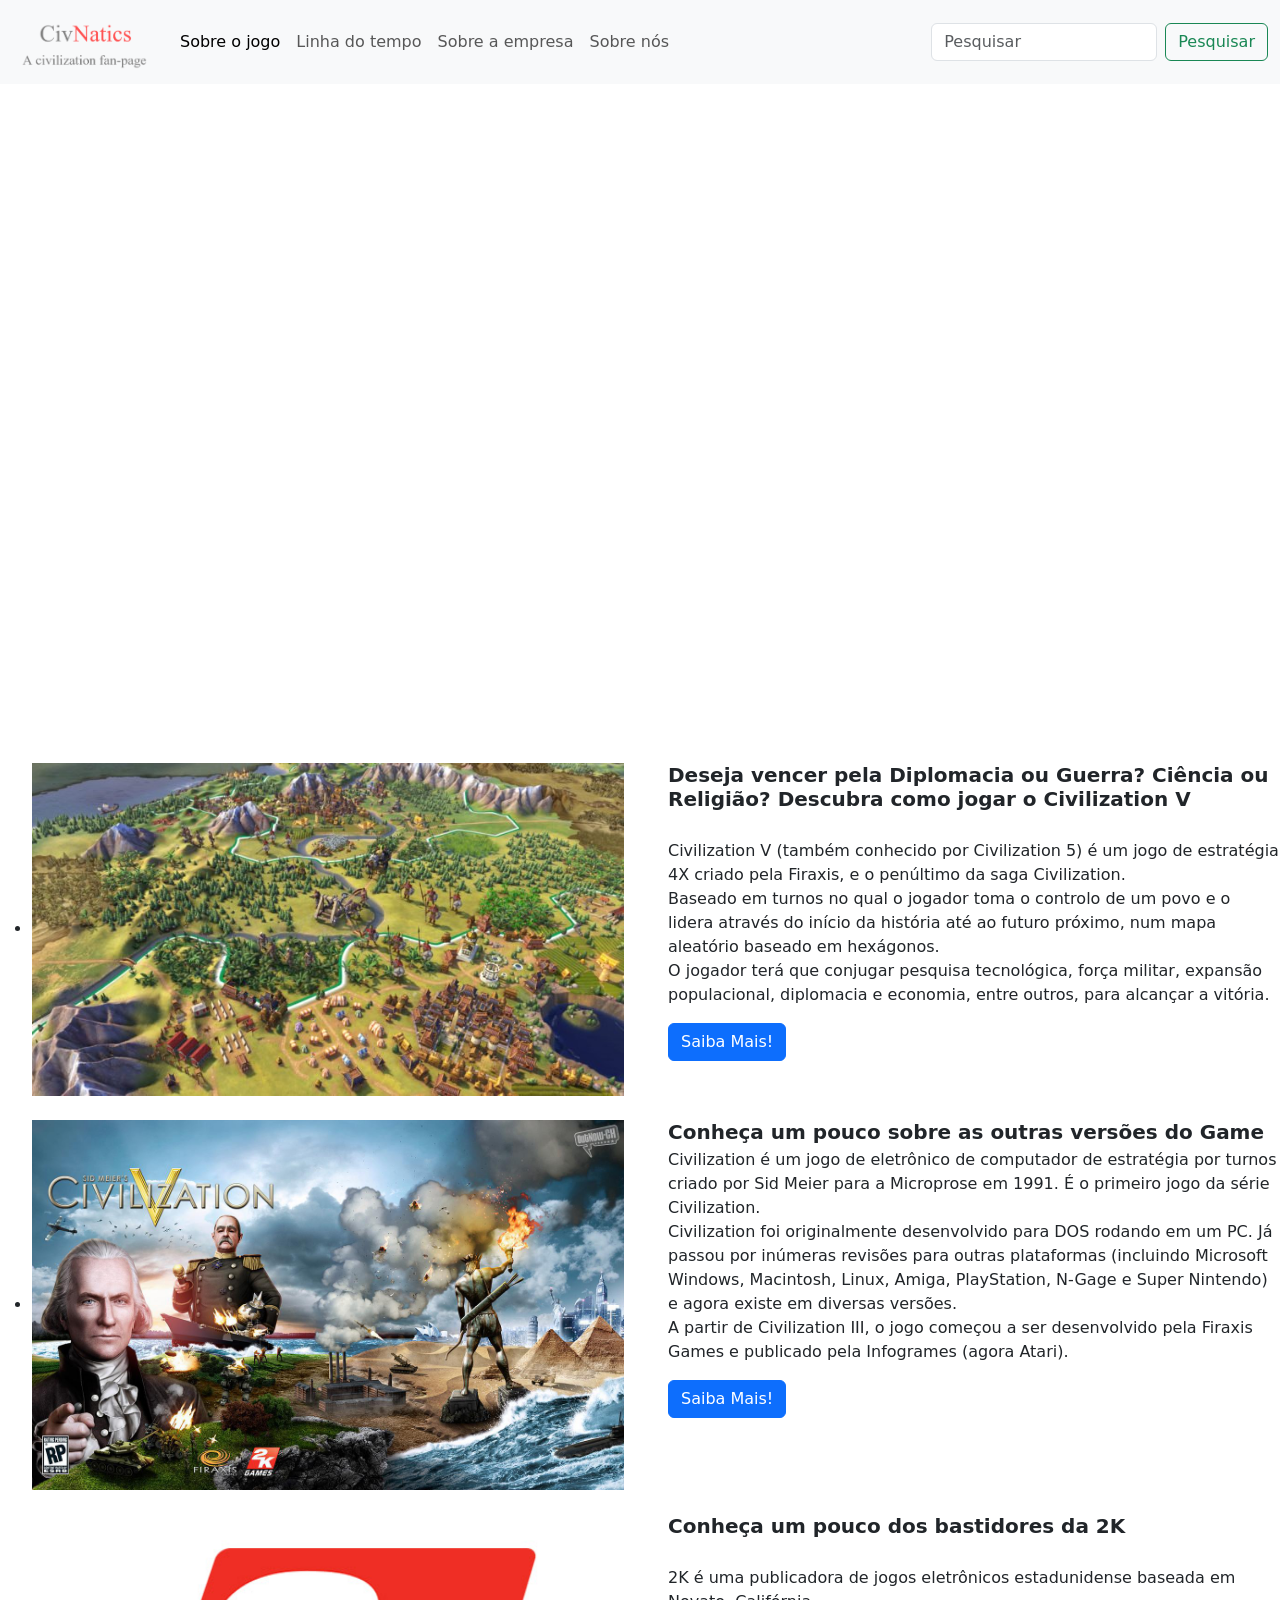
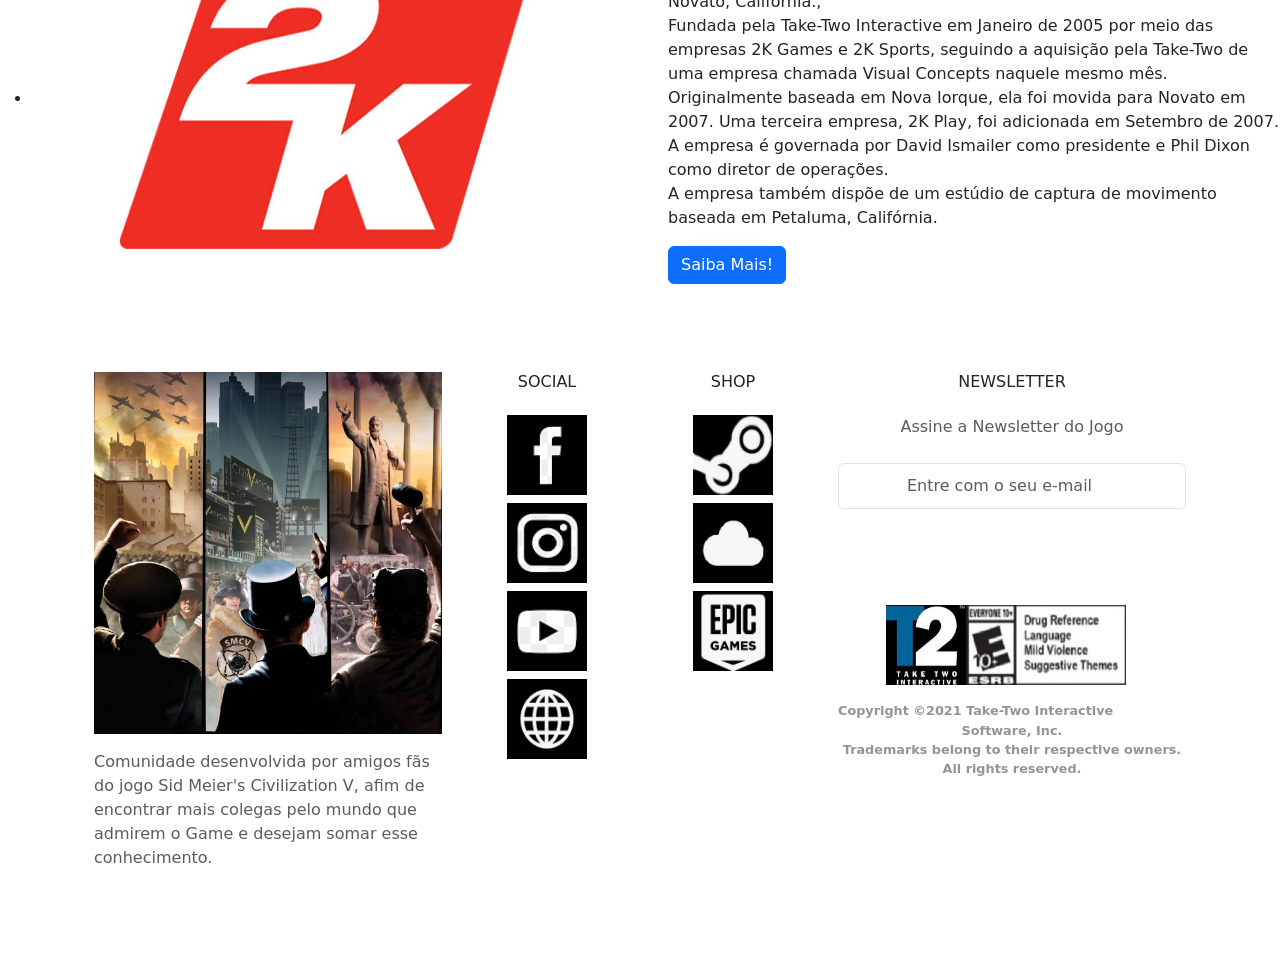
==== commit 4530c9bb: "Atualizações do projeto" ====
--- a/index.html
+++ b/index.html
@@ -1,205 +1,200 @@
 <!DOCTYPE html>
 <html lang="pt-BR">
-<head>
+  <head>
     <meta charset="UTF-8">
     <meta http-equiv="X-UA-Compatible" content="IE=edge">
     <meta name="viewport" content="width=device-width, initial-scale=1.0">
-    <link rel="stylesheet" href="style.css">
-    <title>Sid Meier's Civilization V: Fans's Page</title>
-    <link rel="stylesheet" href="https://cdnjs.cloudflare.com/ajax/libs/twitter-bootstrap/4.1.3/css/bootstrap.min.css">
-    <link rel="stylesheet" href="https://cdnjs.cloudflare.com/ajax/libs/ionicons/2.0.1/css/ionicons.min.css">
-    <link rel="stylesheet" href="assets/css/style.css">
     <link href="https://cdn.jsdelivr.net/npm/bootstrap@5.1.3/dist/css/bootstrap.min.css" rel="stylesheet" integrity="sha384-1BmE4kWBq78iYhFldvKuhfTAU6auU8tT94WrHftjDbrCEXSU1oBoqyl2QvZ6jIW3" crossorigin="anonymous">
+    <script src="https://cdn.jsdelivr.net/npm/bootstrap@5.1.3/dist/js/bootstrap.bundle.min.js" integrity="sha384-ka7Sk0Gln4gmtz2MlQnikT1wXgYsOg+OMhuP+IlRH9sENBO0LRn5q+8nbTov4+1p" crossorigin="anonymous"></script>
     <title>CivNatics</title>
 
-</head>
-<body>
-  <ul class="nav justify-content-end">
-    <li class="nav-item">
-      <a class="nav-link active" aria-current="page" href="#"></a>
-    </li>
-    <li class="nav-item">
-      <a class="nav-link" href="#">Sobre</a>
-    </li>
-    <li class="nav-item">
-      <a class="nav-link" href="#">Quem Somos</a>
-    </li>
-    <li class="nav-item">
-      <a class="nav-link disabled">Contato</a>
-    </li>
-  </ul>
-
-    </div>
-
-
+    <style>
     
-
-    <div class="container">
-        <div id="carouselExampleDark" class="carousel carousel-dark slide" data-bs-ride="carousel">
-            <div class="carousel-indicators">
-              <button type="button" data-bs-target="#carouselExampleDark" data-bs-slide-to="0" class="active" aria-current="true" aria-label="Slide 1"></button>
-              <button type="button" data-bs-target="#carouselExampleDark" data-bs-slide-to="1" aria-label="Slide 2"></button>
-              <button type="button" data-bs-target="#carouselExampleDark" data-bs-slide-to="2" aria-label="Slide 3"></button>
-            </div>
-            <div class="carousel-inner">
-              <div class="carousel-item active" data-bs-interval="10000">
-                <img src="https://images.ctfassets.net/wn7ipiv9ue5v/2rFVmnqp4nDgHmtO3qywHd/4f1139f898494ba7bf8e0b9f8ed1634f/2KGMKT_CIV6_D2C_Hero_Banner_3840x2160__3_.jpg" class="d-block w-100" alt="...">
-                <div class="carousel-caption d-none d-md-block">
-                  <h5>Bem Vindo ao Civilization V</h5>
-                  <p>Some representative placeholder content for the first slide.</p>
-                </div>
-              </div>              <div class="carousel-item" data-bs-interval="2000">
-                <img src="https://images.ctfassets.net/wn7ipiv9ue5v/2rFVmnqp4nDgHmtO3qywHd/4f1139f898494ba7bf8e0b9f8ed1634f/2KGMKT_CIV6_D2C_Hero_Banner_3840x2160__3_.jpg" class="d-block w-100" alt="...">
-                <div class="carousel-caption d-none d-md-block">
-                  <h5>Brave a New World: Desbrave o Novo Mundo</h5>
-                  <p>Some representative placeholder content for the second slide.</p>
-                </div>
-              </div>
-              <div class="carousel-item">
-                <img src="https://images.ctfassets.net/wn7ipiv9ue5v/2rFVmnqp4nDgHmtO3qywHd/4f1139f898494ba7bf8e0b9f8ed1634f/2KGMKT_CIV6_D2C_Hero_Banner_3840x2160__3_.jpg" class="d-block w-100" alt="...">
-                <div class="carousel-caption d-none d-md-block">
-                  <h5>Third slide label</h5>
-                  <p>Some representative placeholder content for the third slide.</p>
-                </div>
-              </div>
-            </div>
-            <button class="carousel-control-prev" type="button" data-bs-target="#carouselExampleDark" data-bs-slide="prev">
-              <span class="carousel-control-prev-icon" aria-hidden="true"></span>
-              <span class="visually-hidden">Previous</span>
-            </button>
-            <button class="carousel-control-next" type="button" data-bs-target="#carouselExampleDark" data-bs-slide="next">
-              <span class="carousel-control-next-icon" aria-hidden="true"></span>
-              <span class="visually-hidden">Next</span>
-            </button>
-          </div>
-
-
-
-          <div class="container">
-            <div class="row">
-              <div class="col">
-                <div class="card" style="width: 18rem;">
-                    <img src="https://tecnoblog.net/wp-content/uploads/2020/05/civilization-6-700x394.jpg" class="card-img-top" alt="...">
-                    <div class="card-body">
-                      <h5 class="card-title">Sobre o Jogo</h5>
-                      <p class="card-text">Deseja vencer pela Diplomacia ou Guerra? Ciência ou Religião? Ou a Cultura é o seu caminho? Descubra como jogar o Civilization V.</p>
-                      <a href="#" class="btn btn-primary">Saiba Mais!</a>
+      #idLog{
+        margin-top: 0%;
+      }
+      .navbar-brand img{
+        width: 9rem;
+      }
+
+      #scrollAbout{
+        margin-top: 2rem;
+      }
+
+      #imgSobre{
+        width: 37em;
+        height: 100%
+      }
+
+      #imgHistoria{
+        width: 37em;
+        height: 100%
+      }
+
+      #img2K{
+        width: 37em;
+        height: 100%
+      }
+
+      .imgLogo{
+        width: 5rem;
+        height: 5rem;
+      }
+
+      #imgCopy{
+        margin-left: 3rem;
+        margin-bottom: 1rem;
+        width: 15rem;
+        height: 5rem;
+      }
+    </style>
+  </head>
+  <body>
+    <nav class="navbar navbar-expand-lg navbar-light bg-light">
+      <div class="container-fluid">
+        <a class="navbar-brand" href="./index.html"><img src="./Assets/IMG/Logo sem plano de fundo.png" alt="Home"></a>
+        <button class="navbar-toggler" type="button" data-bs-toggle="collapse" data-bs-target="#navbarSupportedContent" aria-controls="navbarSupportedContent" aria-expanded="false" aria-label="Toggle navigation">
+        <span class="navbar-toggler-icon"></span>
+        </button>
+        <div class="collapse navbar-collapse" id="navbarSupportedContent">
+          <ul class="navbar-nav me-auto mb-2 mb-lg-0">
+            <li class="nav-item">
+              <a class="nav-link active" aria-current="page" href="#scrollAbout">Sobre o jogo</a>
+            </li>
+            <li class="nav-item">
+              <a class="nav-link" href="#imgHistoria">Linha do tempo</a>
+              </li>
+            <li class="nav-item">
+            <a class="nav-link" href="#SobreEmpresa">Sobre a empresa</a>
+            </li>
+            <li class="nav-item">
+            <a class="nav-link" href="./sobre.html">Sobre nós</a>
+            </li>
+          </ul>
+            <form class="d-flex">
+              <input class="form-control me-2" type="search" placeholder="Pesquisar" aria-label="Search">
+            <button class="btn btn-outline-success" type="submit">Pesquisar</button>
+            </form>
+        </div>
+      </div>
+    </nav>
+    <div
+    id="carouselVideoExample"
+    class="carousel slide carousel-fade"
+    data-mdb-ride="carousel"
+    >
+    </div>
+    <div class="carousel-inner">
+      <div class="carousel-item active">
+        <video style="width: 100%;" class="img-fluid" autoplay loop muted>
+          <source src="./Assets/VID/CivilizationCarousel.mp4" type="video/mp4"/>
+        </video>
+      </div>
+    </div>
+    </div>
+    <ul id="scrollAbout">
+      <li class="media">
+        <div class="row">
+          <div class="col-sm">
+            <img class="mr-3" id="imgSobre" src="./Assets/IMG/Sobre o jogo.jpg" alt="Sobre o jogo">
+          </div>
+          <div class="col-sm">
+            <h5 class="mt-0 mb-1"><strong>Deseja vencer pela Diplomacia ou Guerra? Ciência ou Religião? Descubra como jogar o Civilization V</strong></h5><br>
+            <p>
+              Civilization V (também conhecido por Civilization 5) é um jogo de estratégia 4X criado pela Firaxis, e o penúltimo da saga Civilization.<br>
+              Baseado em turnos no qual o jogador toma o controlo de um povo e o lidera através do início da história até ao futuro próximo, num mapa aleatório baseado em hexágonos.<br>
+              O jogador terá que conjugar pesquisa tecnológica, força militar, expansão populacional, diplomacia e economia, entre outros, para alcançar a vitória.
+            </p>
+              <a href="#" class="btn btn-primary">Saiba Mais!</a>
+          </div>
+        </div>
+      </li>
+      <li class="media my-4">
+      <div class="row">
+      <div class="col-sm">
+        <img class="mr-3" id="imgHistoria" src="./Assets/IMG/História.jpg" alt="História do jogo">
+      </div>
+      <div class="col-sm">
+        <h5 class="mt-0 mb-1"><strong>Conheça um pouco sobre as outras versões do Game</strong></h5>
+        <p>
+          Civilization é um jogo de eletrônico de computador de estratégia por turnos criado por Sid Meier para a Microprose em 1991. É o primeiro jogo da série Civilization.<br>
+          Civilization foi originalmente desenvolvido para DOS rodando em um PC. Já passou por inúmeras revisões para outras plataformas (incluindo Microsoft Windows, Macintosh, Linux, Amiga, PlayStation, N-Gage e Super Nintendo) e agora existe em diversas versões.<br>
+          A partir de Civilization III, o jogo começou a ser desenvolvido pela Firaxis Games e publicado pela Infogrames (agora Atari).
+        </p>
+          <a href="./Historia.html" target="_blank" class="btn btn-primary">Saiba Mais!</a>
+      </div>
+      </div>
+      </li>
+      <li class="media">
+        <div class="row">
+          <div class="col-sm">
+            <img class="mr-3" id="img2K" src="./Assets/IMG/2K.jpg" alt="Sobre a empresa">
+          </div>
+          <div id="SobreEmpresa" class="col-sm">
+          <h5 class="mt-0 mb-1"><strong>Conheça um pouco dos bastidores da 2K</strong></h5><br> 
+          <p>
+            2K é uma publicadora de jogos eletrônicos estadunidense baseada em Novato, Califórnia.,<br> 
+            Fundada pela Take-Two Interactive em Janeiro de 2005 por meio das empresas 2K Games e 2K Sports, seguindo a aquisição pela Take-Two de uma empresa chamada Visual Concepts naquele mesmo mês.<br>
+            Originalmente baseada em Nova Iorque, ela foi movida para Novato em 2007. Uma terceira empresa, 2K Play, foi adicionada em Setembro de 2007. A empresa é governada por David Ismailer como presidente e Phil Dixon como diretor de operações.<br>
+            A empresa também dispõe de um estúdio de captura de movimento baseada em Petaluma, Califórnia.
+          </p>
+          <a href="./Empresa.html" class="btn btn-primary">Saiba Mais!</a>
+          </div>
+        </div>
+      </li>
+    </ul>
+  <div class="container">
+    <footer class="bg-white">
+      <div class="container py-5">
+        <div class="row py-4">
+          <div class="col-lg-4 col-md-6 mb-4 mb-lg-0"><img src="./Assets/IMG/Comunidade.jpg" alt="" width="100%" class="mb-3">
+            <p class="font-italic text-muted">Comunidade desenvolvida por amigos fãs do jogo Sid Meier's Civilization V, afim de encontrar mais colegas pelo mundo que admirem o Game e desejam somar esse conhecimento.
+            </p>
+          </div>
+          <div class="col-lg-2 col-md-6 mb-4 mb-lg-0">
+            <h6 class="text-center text-uppercase font-weight-bold mb-4">Social</h6>
+            <ul class="list-unstyled mb-0">
+              <li class="text-center mb-2"><a href="https://pt-br.facebook.com/civ/" class="text-muted" target="_blank"><img class="imgLogo" src="./Assets/IMG/Facebook.jpg" alt=""></a></li>
+              <li class="text-center mb-2"><a href="https://www.instagram.com/civgame" class="text-muted" target="_blank"><img class="imgLogo" src="./Assets/IMG/Instagram.jpg" alt=""></a></li>
+              <li class="text-center mb-2"><a href="https://www.youtube.com/c/civilization" class="text-muted" target="_blank"><img class="imgLogo" src="./Assets/IMG/Youtube.jpg" alt=""></a></li>
+              <li class="text-center mb-2"><a href="http://www.civilization.com" class="text-muted" target="_blank"><img class="imgLogo" src="./Assets/IMG/Web.png" alt=""></a></li>
+            </ul>
+          </div>
+          <div class="col-lg-2 col-md-6 mb-4 mb-lg-0">
+            <h6 class="text-center text-uppercase font-weight-bold mb-4">Shop</h6>
+            <ul class="list-unstyled mb-0">
+              <li class="text-center mb-2"><a href="https://store.steampowered.com/app/289070/Sid_Meiers_Civilization_VI/?l=brazilian" class="text-muted" target="_blank"><img class="imgLogo" src="./Assets/IMG/Steam.jpg" alt=""></a></li>
+              <li class="text-center mb-2"><a href="https://www.nuuvem.com/item/sid-meiers-civilization-vi" class="text-muted" target="_blank"><img class="imgLogo" src="./Assets/IMG/Nuuvem.jpg" alt=""></a></li>
+              <li class="text-center mb-2"><a href="https://www.epicgames.com/store/pt-BR/p/sid-meiers-civilization-vi" class="text-muted" target="_blank"><img class="imgLogo" src="./Assets/IMG/Epic Games.png" alt=""></a></li>
+            </ul>
+          </div>
+            <div class="col-lg-4 col-md-6 mb-lg-0" style="size: 100%;">
+              <h6 class="text-center text-uppercase font-weight-bold mb-4">Newsletter</h6>
+                <p class="text-center text-muted mb-4">Assine a Newsletter do Jogo</p>
+                  <div class="p-1 rounded border">
+                    <div class="input-group">
+                      <input type="email" placeholder="Entre com o seu e-mail" aria-describedby="button-addon1" class="text-center form-control border-0 shadow-0">
+                        <div class="input-group-append">
+                          <button id="button-addon1" type="submit" class="btn btn-link"><i class="fa fa-paper-plane"></i></button>
+                        </div>
                     </div>
                   </div>
+                  <br>
+                  <br>
+                  <br>
+                  <br>
+                    <img id="imgCopy" src="./Assets/IMG/Copyright.jpg" alt="Classificação">
+                    <p id=" Copyright" style="color: rgb(150, 147, 147); text-align-last: center; font-size: 0.8rem;"><strong>
+                      Copyright ©2021 Take-Two Interactive Software, Inc.<br>
+                        Trademarks belong to their respective owners.<br>
+                                    All rights reserved.
+                    </strong></p>
               </div>
-              <div class="col">
-                <div class="card" style="width: 18rem;">
-                    <img src="https://tecnoblog.net/wp-content/uploads/2020/05/civilization-6-700x394.jpg" class="card-img-top" alt="...">
-                    <div class="card-body">
-                      <h5 class="card-title">História do jogo</h5>
-                      <p class="card-text">Conheça um pouco sobre as outras versões do Game e veja a evolução ao longo das edições.</p>
-                      <a href="#" class="btn btn-primary">Saiba Mais!</a>
-                    </div>
-                  </div>
-              </div>
-              <div class="col">
-                <div class="card" style="width: 18rem;">
-                    <img src="https://tecnoblog.net/wp-content/uploads/2020/05/civilization-6-700x394.jpg" class="card-img-top" alt="...">
-                    <div class="card-body">
-                      <h5 class="card-title">Sobre a empresa 2K.</h5>
-                      <p class="card-text">Conheça um pouco dos bastidores da 2K, empresa que produziu o Civilization V.</p>
-                      <a href="#" class="btn btn-primary">Saiba Mais!</a>
-                    </div>
-                  </div>
-              </div>
-            </div>
-          </div>
-
-
-
-          <div class="container">
-            <div class="row">
-              <div class="col">
-                <div class="card" style="width: 18rem;">
-                    <img src="https://tecnoblog.net/wp-content/uploads/2020/05/civilization-6-700x394.jpg" class="card-img-top" alt="...">
-                    <div class="card-body">
-                      <h5 class="card-title">Compre Agora!!!</h5>
-                      <p class="card-text">Gostou do Game? Seja direcionado para o site da Steam e efetue sua compra.</p>
-                      <a href="#" class="btn btn-primary">Clique Aqui e adquira!</a>
-                    </div>
-                  </div>
-              </div>
-              <div class="col">
-                <div class="card" style="width: 18rem;">
-                    <img src="https://tecnoblog.net/wp-content/uploads/2020/05/civilization-6-700x394.jpg" class="card-img-top" alt="...">
-                    <div class="card-body">
-                      <h5 class="card-title">Quem Nós Somos.</h5>
-                      <p class="card-text">Conheça um pouco mais sobre a equipe a frente do projeto.</p>
-                      <a href="#" class="btn btn-primary">Clique aqui!</a>
-                    </div>
-                  </div>
-              </div>
-              <div class="col">
-                <div class="card" style="width: 18rem;">
-                    <img src="https://tecnoblog.net/wp-content/uploads/2020/05/civilization-6-700x394.jpg" class="card-img-top" alt="...">
-                    <div class="card-body">
-                      <h5 class="card-title">Entre em Contato.</h5>
-                      <p class="card-text">Deseja compartilhar o seu conhecimento e se inteirar sobre o jogo? Entre em contato conosco</p>
-                      <a href="#" class="btn btn-primary">Preencha o Formulário!</a>
-                    </div>
-                  </div>
-              </div>
-            </div>
-          </div>
-
-          <div class="row" </div>
-
-          <div class="container">
-            <footer class="bg-white">
-                <div class="container py-5">
-                  <div class="row py-4">
-                    <div class="col-lg-4 col-md-6 mb-4 mb-lg-0"><img src="img/logo.png" alt="" width="180" class="mb-3">
-                      <p class="font-italic text-muted">Comunidadde desenvolvida por amigos fãs do jogo Sid Meier's Civilization V afim de encontrar mais colegas pelo mundo que admirem o Game e desejam somar esse conhecimento.</p>
-                      <ul class="list-inline mt-4">
-                        <li class="list-inline-item"><a href="#" target="_blank" title="twitter"><i class="fa fa-twitter"></i></a></li>
-                        <li class="list-inline-item"><a href="#" target="_blank" title="facebook"><i class="fa fa-facebook"></i></a></li>
-                        <li class="list-inline-item"><a href="#" target="_blank" title="instagram"><i class="fa fa-instagram"></i></a></li>
-                        <li class="list-inline-item"><a href="#" target="_blank" title="pinterest"><i class="fa fa-pinterest"></i></a></li>
-                        <li class="list-inline-item"><a href="#" target="_blank" title="vimeo"><i class="fa fa-vimeo"></i></a></li>
-                      </ul>
-                    </div>
-                    <div class="col-lg-2 col-md-6 mb-4 mb-lg-0">
-                      <h6 class="text-uppercase font-weight-bold mb-4">Shop</h6>
-                      <ul class="list-unstyled mb-0">
-                        <li class="mb-2"><a href="#" class="text-muted">For Women</a></li>
-                        <li class="mb-2"><a href="#" class="text-muted">For Men</a></li>
-                        <li class="mb-2"><a href="#" class="text-muted">Stores</a></li>
-                        <li class="mb-2"><a href="#" class="text-muted">Our Blog</a></li>
-                      </ul>
-                    </div>
-                    <div class="col-lg-2 col-md-6 mb-4 mb-lg-0">
-                      <h6 class="text-uppercase font-weight-bold mb-4">Company</h6>
-                      <ul class="list-unstyled mb-0">
-                        <li class="mb-2"><a href="#" class="text-muted">Login</a></li>
-                        <li class="mb-2"><a href="#" class="text-muted">Register</a></li>
-                        <li class="mb-2"><a href="#" class="text-muted">Wishlist</a></li>
-                        <li class="mb-2"><a href="#" class="text-muted">Our Products</a></li>
-                      </ul>
-                    </div>
-                    <div class="col-lg-4 col-md-6 mb-lg-0">
-                      <h6 class="text-uppercase font-weight-bold mb-4">Newsletter</h6>
-                      <p class="text-muted mb-4">Lorem ipsum dolor sit amet, consectetur adipisicing elit. At itaque temporibus.</p>
-                      <div class="p-1 rounded border">
-                        <div class="input-group">
-                          <input type="email" placeholder="Enter your email address" aria-describedby="button-addon1" class="form-control border-0 shadow-0">
-                          <div class="input-group-append">
-                            <button id="button-addon1" type="submit" class="btn btn-link"><i class="fa fa-paper-plane"></i></button>
-                          </div>
-                        </div>
-                      </div>
-                    </div>
-                  </div>
-                </div>
-          </div>
-          
-            
-
-
-   <script src="https://cdn.jsdelivr.net/npm/bootstrap@5.1.3/dist/js/bootstrap.bundle.min.js" integrity="sha384-ka7Sk0Gln4gmtz2MlQnikT1wXgYsOg+OMhuP+IlRH9sENBO0LRn5q+8nbTov4+1p" crossorigin="anonymous"></script>
-</body>
+          </div>
+        </div>
+        </div>
+      </div>
+    </div>
+    <script src="https://cdn.jsdelivr.net/npm/bootstrap@5.1.3/dist/js/bootstrap.bundle.min.js" integrity="sha384-ka7Sk0Gln4gmtz2MlQnikT1wXgYsOg+OMhuP+IlRH9sENBO0LRn5q+8nbTov4+1p" crossorigin="anonymous"></script>
+  </body>
 </html>
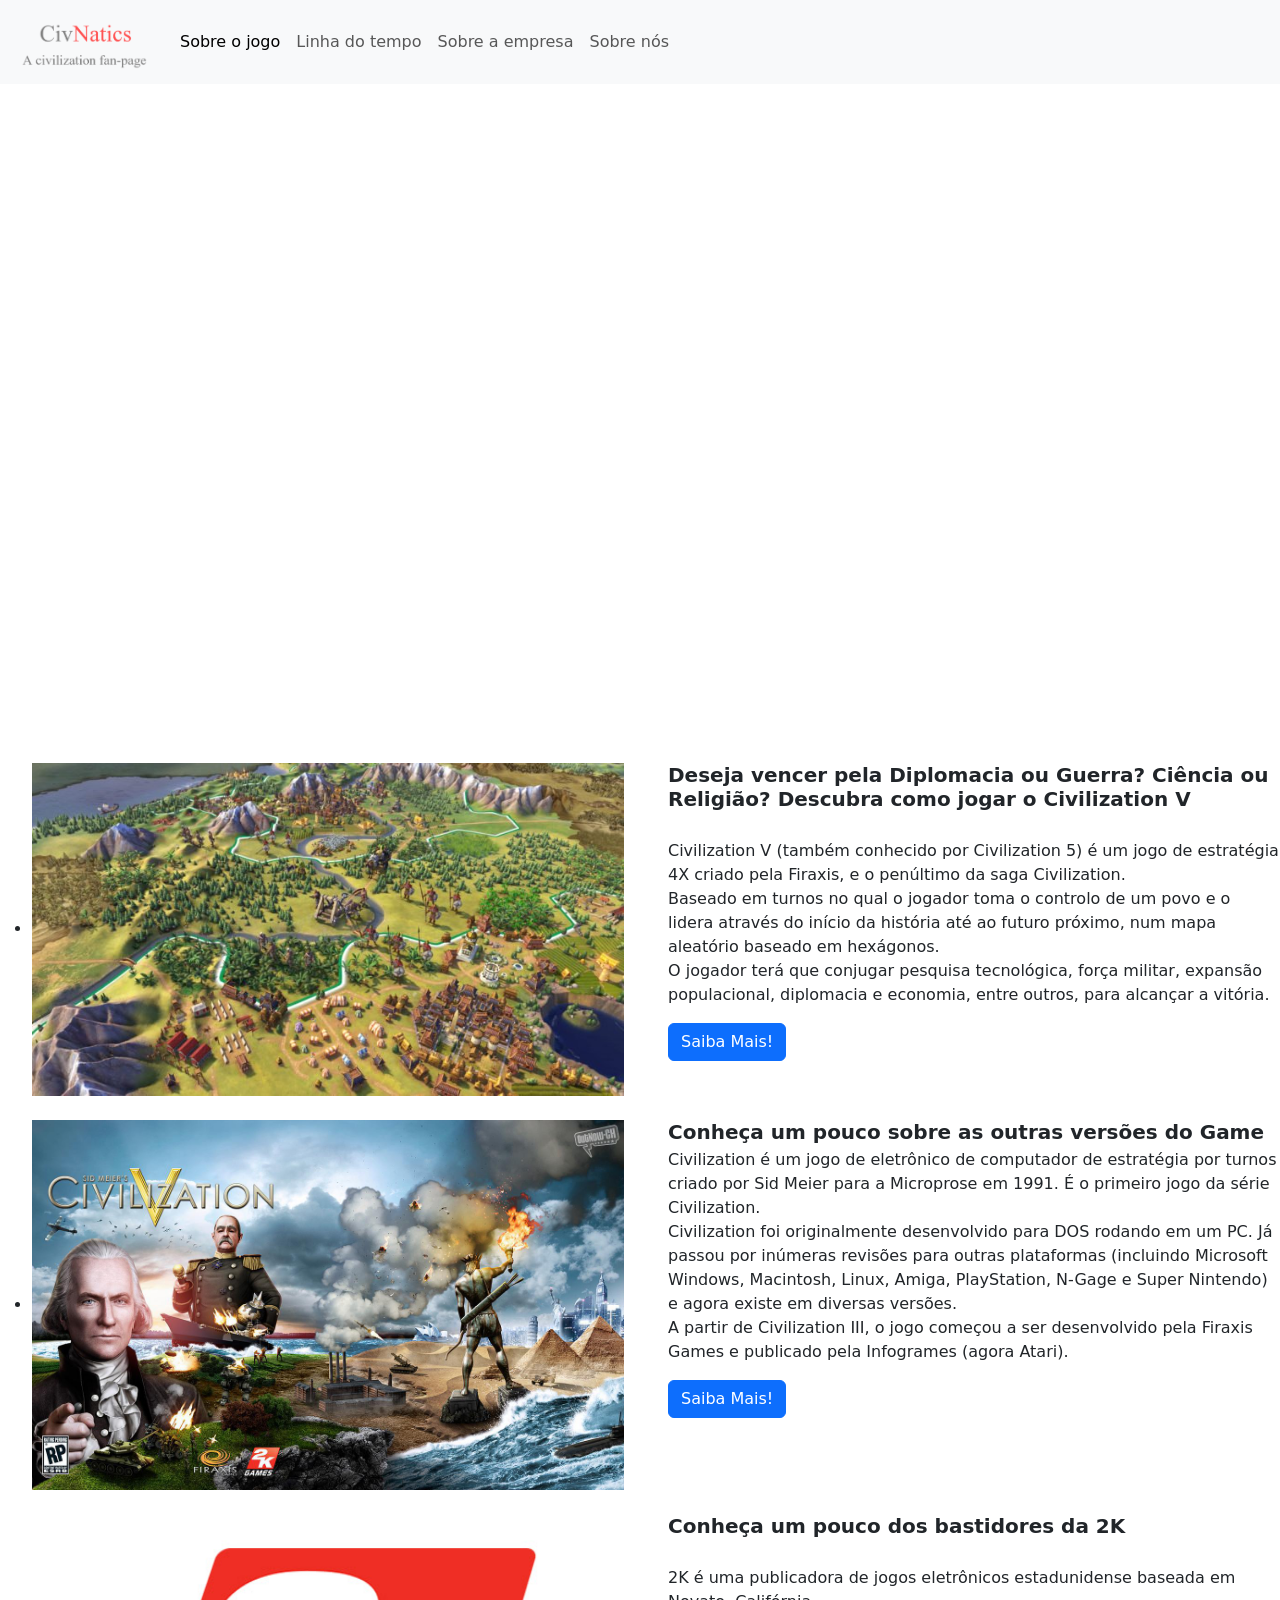
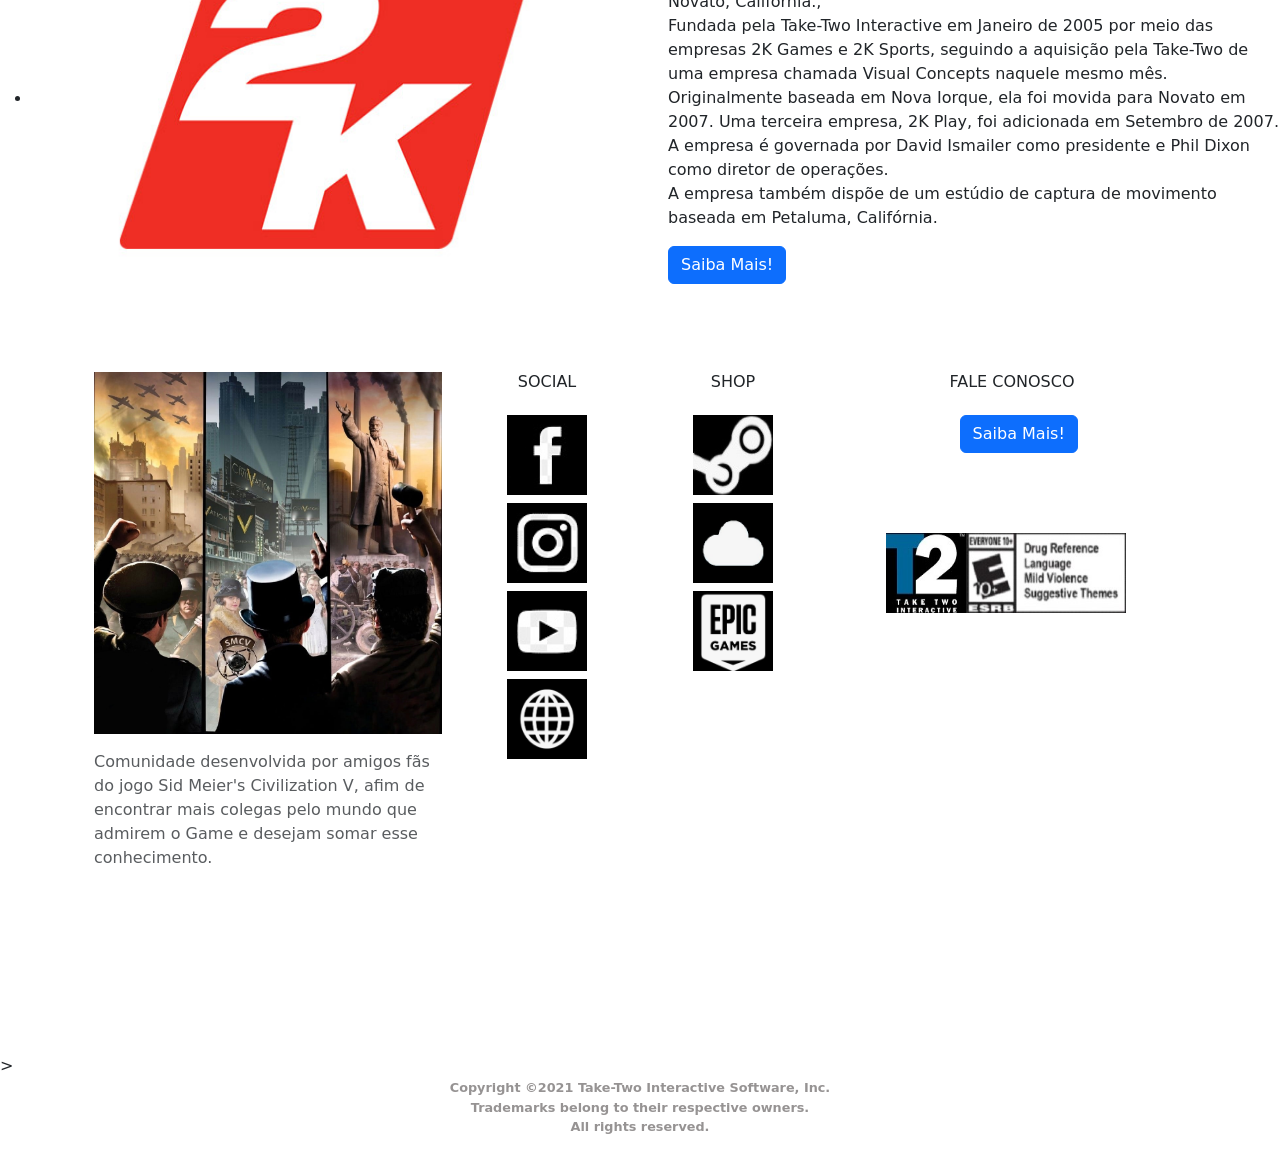
==== commit a56b0c85: "Versão final do site" ====
--- a/index.html
+++ b/index.html
@@ -7,7 +7,6 @@
     <link href="https://cdn.jsdelivr.net/npm/bootstrap@5.1.3/dist/css/bootstrap.min.css" rel="stylesheet" integrity="sha384-1BmE4kWBq78iYhFldvKuhfTAU6auU8tT94WrHftjDbrCEXSU1oBoqyl2QvZ6jIW3" crossorigin="anonymous">
     <script src="https://cdn.jsdelivr.net/npm/bootstrap@5.1.3/dist/js/bootstrap.bundle.min.js" integrity="sha384-ka7Sk0Gln4gmtz2MlQnikT1wXgYsOg+OMhuP+IlRH9sENBO0LRn5q+8nbTov4+1p" crossorigin="anonymous"></script>
     <title>CivNatics</title>
-
     <style>
     
       #idLog{
@@ -42,10 +41,15 @@
       }
 
       #imgCopy{
+        margin-top: 5rem;
         margin-left: 3rem;
         margin-bottom: 1rem;
         width: 15rem;
         height: 5rem;
+      }
+
+      #saibaMais{
+        margin-left: 7.6rem;
       }
     </style>
   </head>
@@ -71,10 +75,6 @@
             <a class="nav-link" href="./sobre.html">Sobre nós</a>
             </li>
           </ul>
-            <form class="d-flex">
-              <input class="form-control me-2" type="search" placeholder="Pesquisar" aria-label="Search">
-            <button class="btn btn-outline-success" type="submit">Pesquisar</button>
-            </form>
         </div>
       </div>
     </nav>
@@ -105,7 +105,7 @@
               Baseado em turnos no qual o jogador toma o controlo de um povo e o lidera através do início da história até ao futuro próximo, num mapa aleatório baseado em hexágonos.<br>
               O jogador terá que conjugar pesquisa tecnológica, força militar, expansão populacional, diplomacia e economia, entre outros, para alcançar a vitória.
             </p>
-              <a href="#" class="btn btn-primary">Saiba Mais!</a>
+              <a href="https://civilization.com/pt-BR/civilization-5/" target="_blank" class="btn btn-primary">Saiba Mais!</a>
           </div>
         </div>
       </li>
@@ -121,7 +121,7 @@
           Civilization foi originalmente desenvolvido para DOS rodando em um PC. Já passou por inúmeras revisões para outras plataformas (incluindo Microsoft Windows, Macintosh, Linux, Amiga, PlayStation, N-Gage e Super Nintendo) e agora existe em diversas versões.<br>
           A partir de Civilization III, o jogo começou a ser desenvolvido pela Firaxis Games e publicado pela Infogrames (agora Atari).
         </p>
-          <a href="./Historia.html" target="_blank" class="btn btn-primary">Saiba Mais!</a>
+          <a href="./Historia.html" class="btn btn-primary">Saiba Mais!</a>
       </div>
       </div>
       </li>
@@ -169,32 +169,30 @@
             </ul>
           </div>
             <div class="col-lg-4 col-md-6 mb-lg-0" style="size: 100%;">
-              <h6 class="text-center text-uppercase font-weight-bold mb-4">Newsletter</h6>
-                <p class="text-center text-muted mb-4">Assine a Newsletter do Jogo</p>
-                  <div class="p-1 rounded border">
-                    <div class="input-group">
-                      <input type="email" placeholder="Entre com o seu e-mail" aria-describedby="button-addon1" class="text-center form-control border-0 shadow-0">
-                        <div class="input-group-append">
-                          <button id="button-addon1" type="submit" class="btn btn-link"><i class="fa fa-paper-plane"></i></button>
-                        </div>
-                    </div>
-                  </div>
-                  <br>
-                  <br>
-                  <br>
-                  <br>
-                    <img id="imgCopy" src="./Assets/IMG/Copyright.jpg" alt="Classificação">
-                    <p id=" Copyright" style="color: rgb(150, 147, 147); text-align-last: center; font-size: 0.8rem;"><strong>
-                      Copyright ©2021 Take-Two Interactive Software, Inc.<br>
-                        Trademarks belong to their respective owners.<br>
-                                    All rights reserved.
-                    </strong></p>
-              </div>
+              <h6 class="text-center text-uppercase font-weight-bold mb-4">Fale conosco</h6>                
+                <a id="saibaMais" href="./Forms.html" class="btn btn-primary">Saiba Mais!</a>
+                <img id="imgCopy" src="./Assets/IMG/Copyright.jpg" alt="Classificação">
+            </div>
           </div>
         </div>
-        </div>
+        <br>
+        <br>
+        <br>
+        <br>
+        
+        
       </div>
+      </div>
+      </div>
+    </div>>
     </div>
+    </div>
+    <p id=" Copyright" style="color: rgb(150, 147, 147); text-align-last: center; font-size: 0.8rem;"><strong>
+      Copyright ©2021 Take-Two Interactive Software, Inc.<br>
+        Trademarks belong to their respective owners.<br>
+                    All rights reserved.
+    </strong></p>
+
     <script src="https://cdn.jsdelivr.net/npm/bootstrap@5.1.3/dist/js/bootstrap.bundle.min.js" integrity="sha384-ka7Sk0Gln4gmtz2MlQnikT1wXgYsOg+OMhuP+IlRH9sENBO0LRn5q+8nbTov4+1p" crossorigin="anonymous"></script>
   </body>
 </html>
